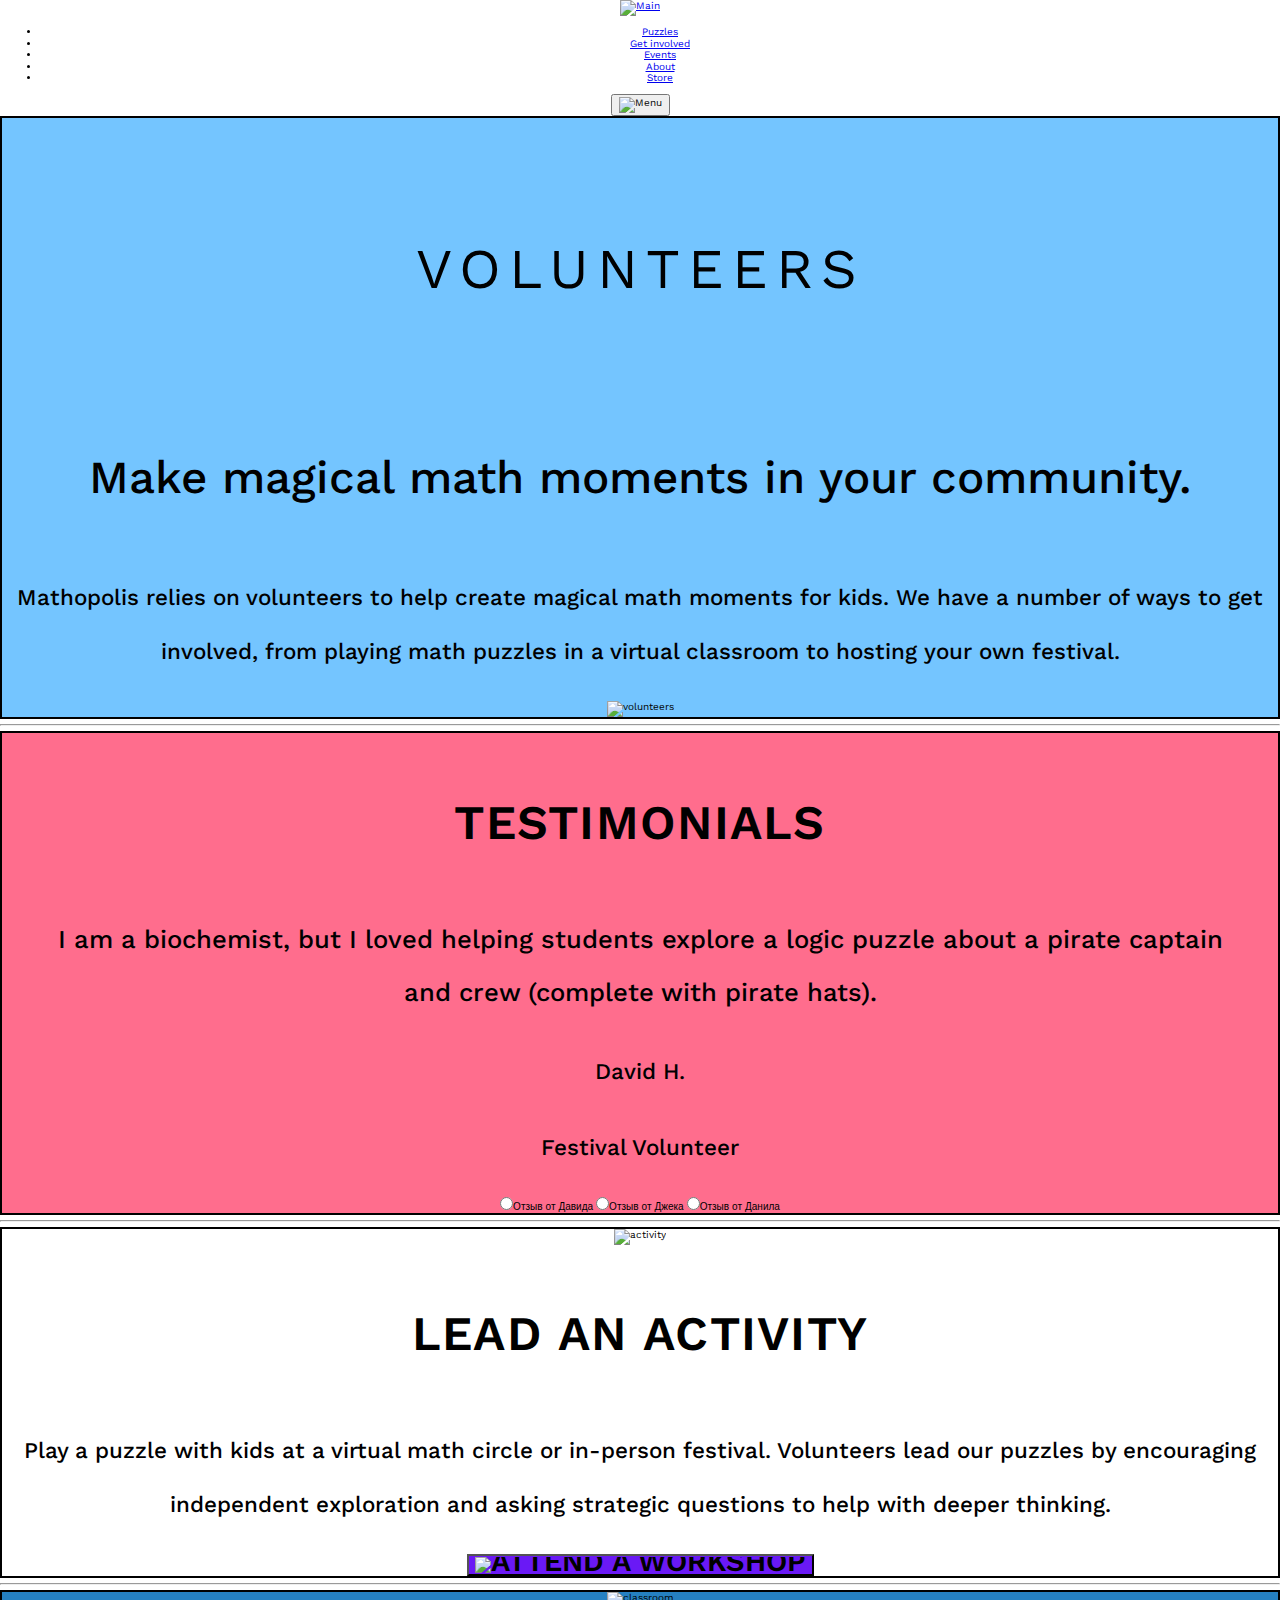
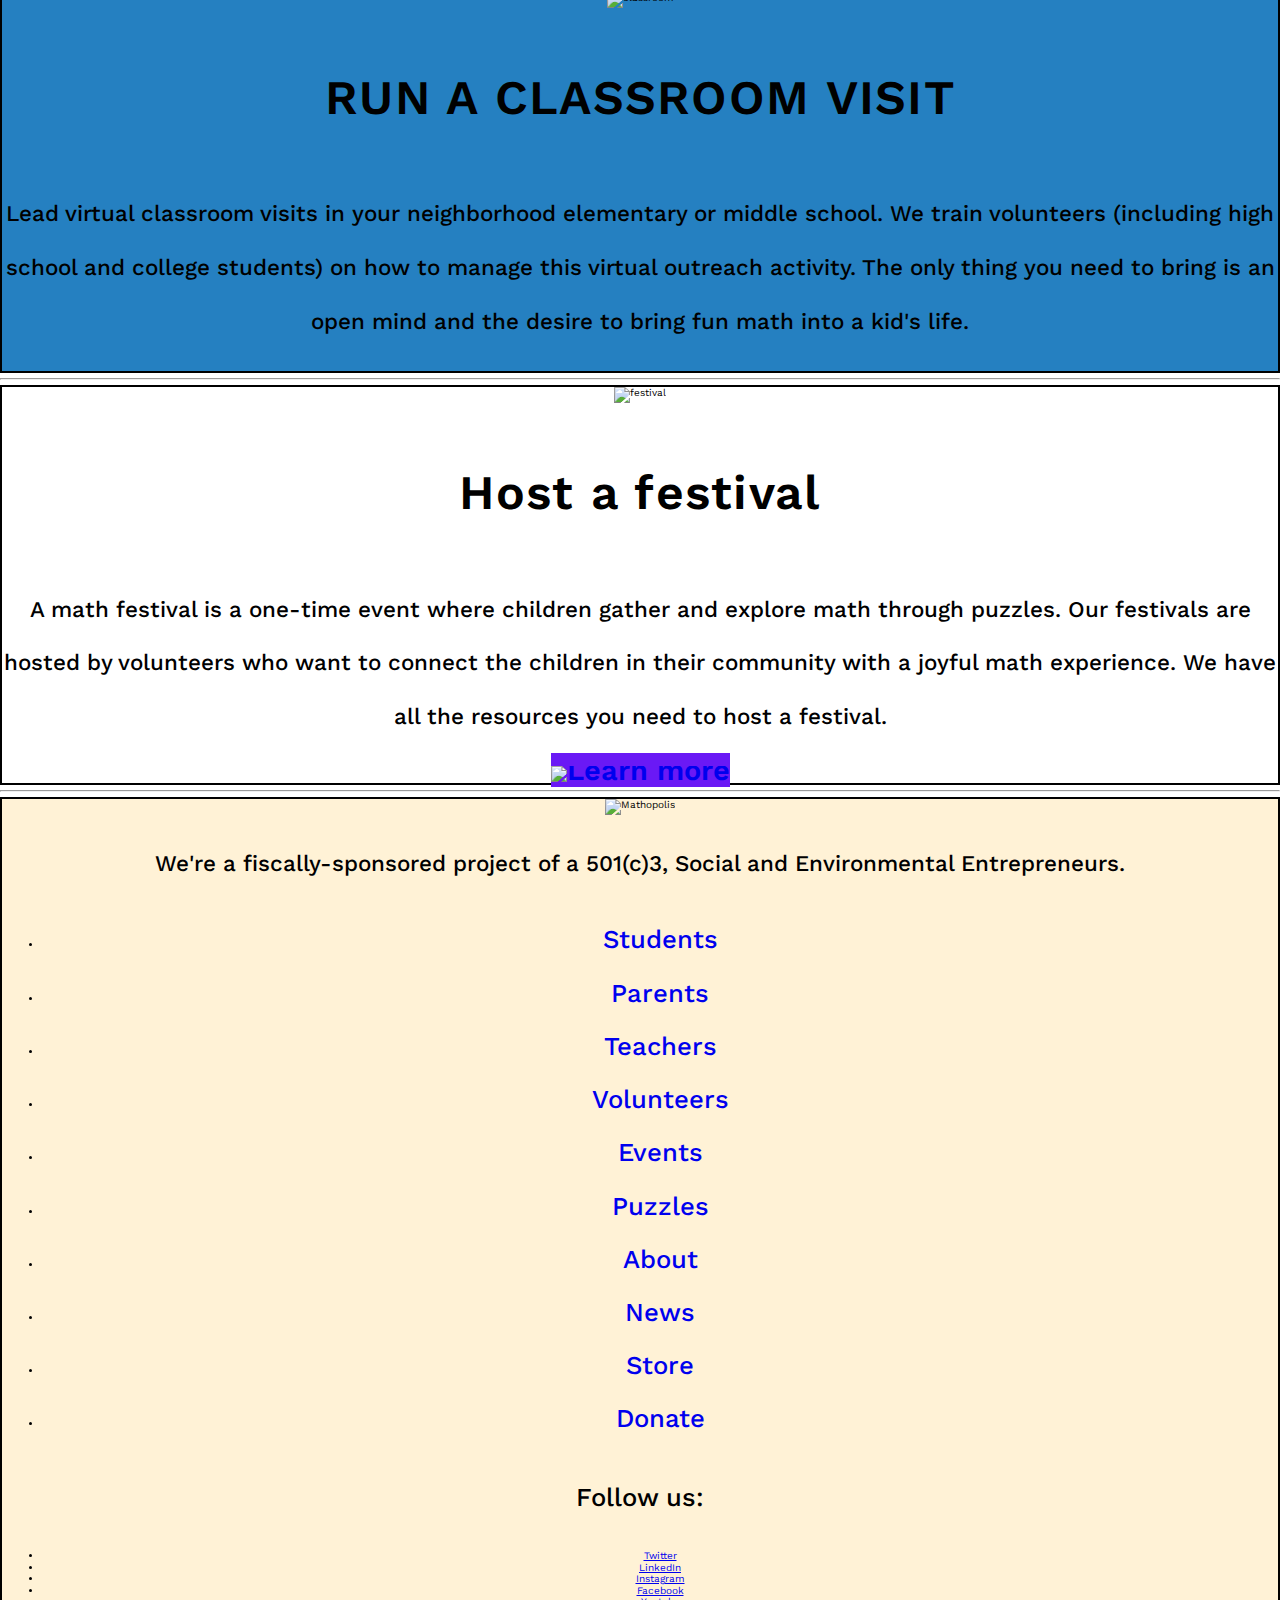
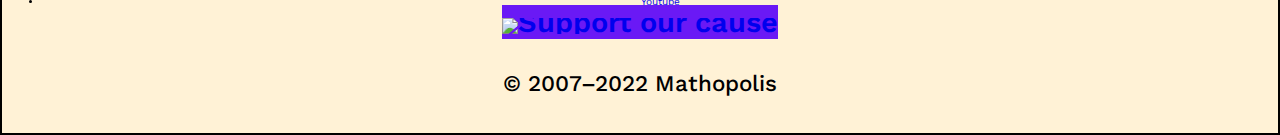
==== index.html @ 5f8c7521 "css1" ====
<!DOCTYPE html>
<html lang="en">
<head>
    <meta charset="UTF-8">
    <meta http-equiv="X-UA-Compatible" content="IE=edge">
    <meta name="viewport" content="width=device-width, initial-scale=1.0">
    <title>Volunteers</title>
    <link rel="stylesheet" href="css/normalize.css"> 
    <link rel="stylesheet" href="css/style.css">
    <link rel="preconnect" href="https://fonts.googleapis.com">
    <link rel="preconnect" href="https://fonts.gstatic.com" crossorigin>
    <link href="https://fonts.googleapis.com/css2?family=Work+Sans:wght@400;500;600&display=swap" rel="stylesheet">
</head>
<body>
    
    <header>
        <a href="#"><img src="/" alt="Main"></a>
          
     <nav>
        <ul>
        <li><a href="#">Puzzles</a></li>
        <li><a href="#">Get involved</a></li>
        <li><a href="#">Events</a></li>
        <li><a href="#">About</a></li>
        <li><a href="#">Store</a></li>
        </ul>
     </nav>
     
     <button><img src="/" alt="Menu"></button>
    </header>
    <main>
        <section id="sec01">
            <h1>VOLUNTEERS</h1>
            <p id="p01">Make magical math moments in your community.</p>
            <p class="p02">Mathopolis relies on volunteers to help create magical math moments for kids. We have a number of ways to get involved, from playing math puzzles in a virtual classroom to hosting your own festival. </p>
            <img src="/" alt="volunteers" width="262" height="262">
        </section> <hr>
        <section id="sec02">
            <h2>TESTIMONIALS</h2>
            <blockquote>
                I am a biochemist, but I loved helping students explore a logic puzzle about a pirate captain and crew (complete with pirate hats).
            </blockquote>
            <p class="p02">David H.</p>
            <p class="p02">Festival Volunteer</p>
            <label><input type="radio" name="words">Отзыв от Давида</label>
            <label><input type="radio" name="words">Отзыв от Джека</label>
            <label><input type="radio" name="words">Отзыв от Данила</label>
        </section> <hr>
        <section id="sec03">
            <img src="/" alt="activity" width="262" height="262">
            <h2>LEAD AN ACTIVITY</h2>
            <p class="p02">Play a puzzle with kids at a virtual math circle or in-person festival. Volunteers lead our puzzles by encouraging independent exploration and asking strategic questions to help with deeper thinking.</p>
            <button id="b1"><img src="/" alt="ATTEND A WORKSHOP"></button>
        </section> <hr>
        <section id="sec04">
            <img src="/" alt="classroom" width="262" height="262">
            <h2>RUN A CLASSROOM VISIT</h2>
            <p class="p02">Lead virtual classroom visits in your neighborhood elementary or middle school. We train volunteers (including high school and college students) on how to manage this virtual outreach activity. The only thing you need to bring is an open mind and the desire to bring fun math into a kid's life.</p>
        </section> <hr>
        <section id="sec05">
            <img src="/" alt="festival" width="262" height="262">
            <h2>Host a festival</h2>
            <p class="p02">A math festival is a one-time event where children gather and explore math through puzzles. Our festivals are hosted by volunteers who want to connect the children in their community with a joyful math experience. We have all the resources you need to host a festival. </p>
            <a class="a" href="#"><img src="/" alt="Learn more"></a>
        </section> <hr>
    </main>
    <footer>
        <img src="/" alt="Mathopolis" width="262" height="262">
        <p class="p02">We're a fiscally-sponsored project of a 501(c)3, Social and Environmental Entrepreneurs.</p>
        <nav>
            <ul>
            <li><a class="a02" href="#">Students</a></li>
            <li><a class="a02" href="#">Parents</a></li>
            <li><a class="a02" href="#">Teachers</a></li>
            <li><a class="a02" href="#">Volunteers</a></li>
            <li><a class="a02" href="#">Events</a></li>
            <li><a class="a02" href="#">Puzzles</a></li>
            <li><a class="a02" href="#">About</a></li>
            <li><a class="a02" href="#">News</a></li>
            <li><a class="a02" href="#">Store</a></li>
            <li><a class="a02" href="#">Donate</a></li>
            </ul>
        </nav>
        <p id="p04">Follow us:</p>
        <ul>
            <li><a href="/">Twitter</a></li>
            <li><a href="/">LinkedIn</a></li>
            <li><a href="/">Instagram</a></li>
            <li><a href="/">Facebook</a></li>
            <li><a href="/">Youtube</a></li>
        </ul>
        <a class="a" href="#"><img src="/" alt="Support our cause"></a>
        <p class="p02">© 2007–2022 Mathopolis</p>
    </footer>
</body>
</html>
---- css/style.css ----
:root{
  --color-bg1: rgba(116, 197, 255, 1);
  --color-bg2: rgba(255, 185, 202, 1);
  --color-bg3: rgba(255, 109, 141, 1);
  --color-bg4: rgba(37, 128, 193, 1);
  --color-bg5: rgba(255, 242, 214, 1);
  --color-button: rgba(106, 25, 245, 1);
  --color-text1: rgba(255, 255, 255, 1);
  --color-text2: rgba(0, 0, 0, 1);
}

body{
  font-size: 62.5%;
  font-family:'Work Sans', sans-serif;
  color: var(--color-text2);
  text-align: center
}

h1 {
  font-size: 3.5rem;
  font-weight: normal;
  letter-spacing: 0.5rem;
  line-height: 4.1;
}

h2{
  font-size: 3rem;
  font-weight: 600;
  letter-spacing: 0.08rem;
  line-height: 2.08;
}

#p01{
 font-size: 2.86rem;
 font-weight: 500;
 line-height: 2.08;
}

.p02{
  font-size: 1.4rem;
  font-weight: 500;
  line-height: 2.4;  
}

blockquote{
  font-size: 1.6rem;
  font-weight: 500;  
  line-height: 2.08;
}

#b1{
  font-size: 1.8rem;
  font-weight: 600;
  line-height: 0.336;
  background-color: var(--color-button);
}

.a{
  font-size: 1.8rem;
  font-weight: 600;
  line-height: 0.336;
  background-color: var(--color-button);
  text-decoration: none;
}

.a02{
  font-size: 1.6rem;
  font-weight: 500;
  line-height: 2.08;
  text-decoration: none;
}

#p04{
  font-size: 1.6rem;
  font-weight: 500;
  line-height: 2.08;
}

#sec01{
  background-color: var(--color-bg1);
  border: 2px solid black;
}

#sec02{
  background-color: var(--color-bg3);
  border: 2px solid black;
}

#sec03{
  background-color: var(--color-text1);
  border: 2px solid black;
}

#sec04{
  background-color: var(--color-bg4);
  border: 2px solid black;
}

#sec05{
  background-color: var(--color-text1);
  border: 2px solid black;
}

footer{
  background-color: var(--color-bg5);
  border: 2px solid black;
}
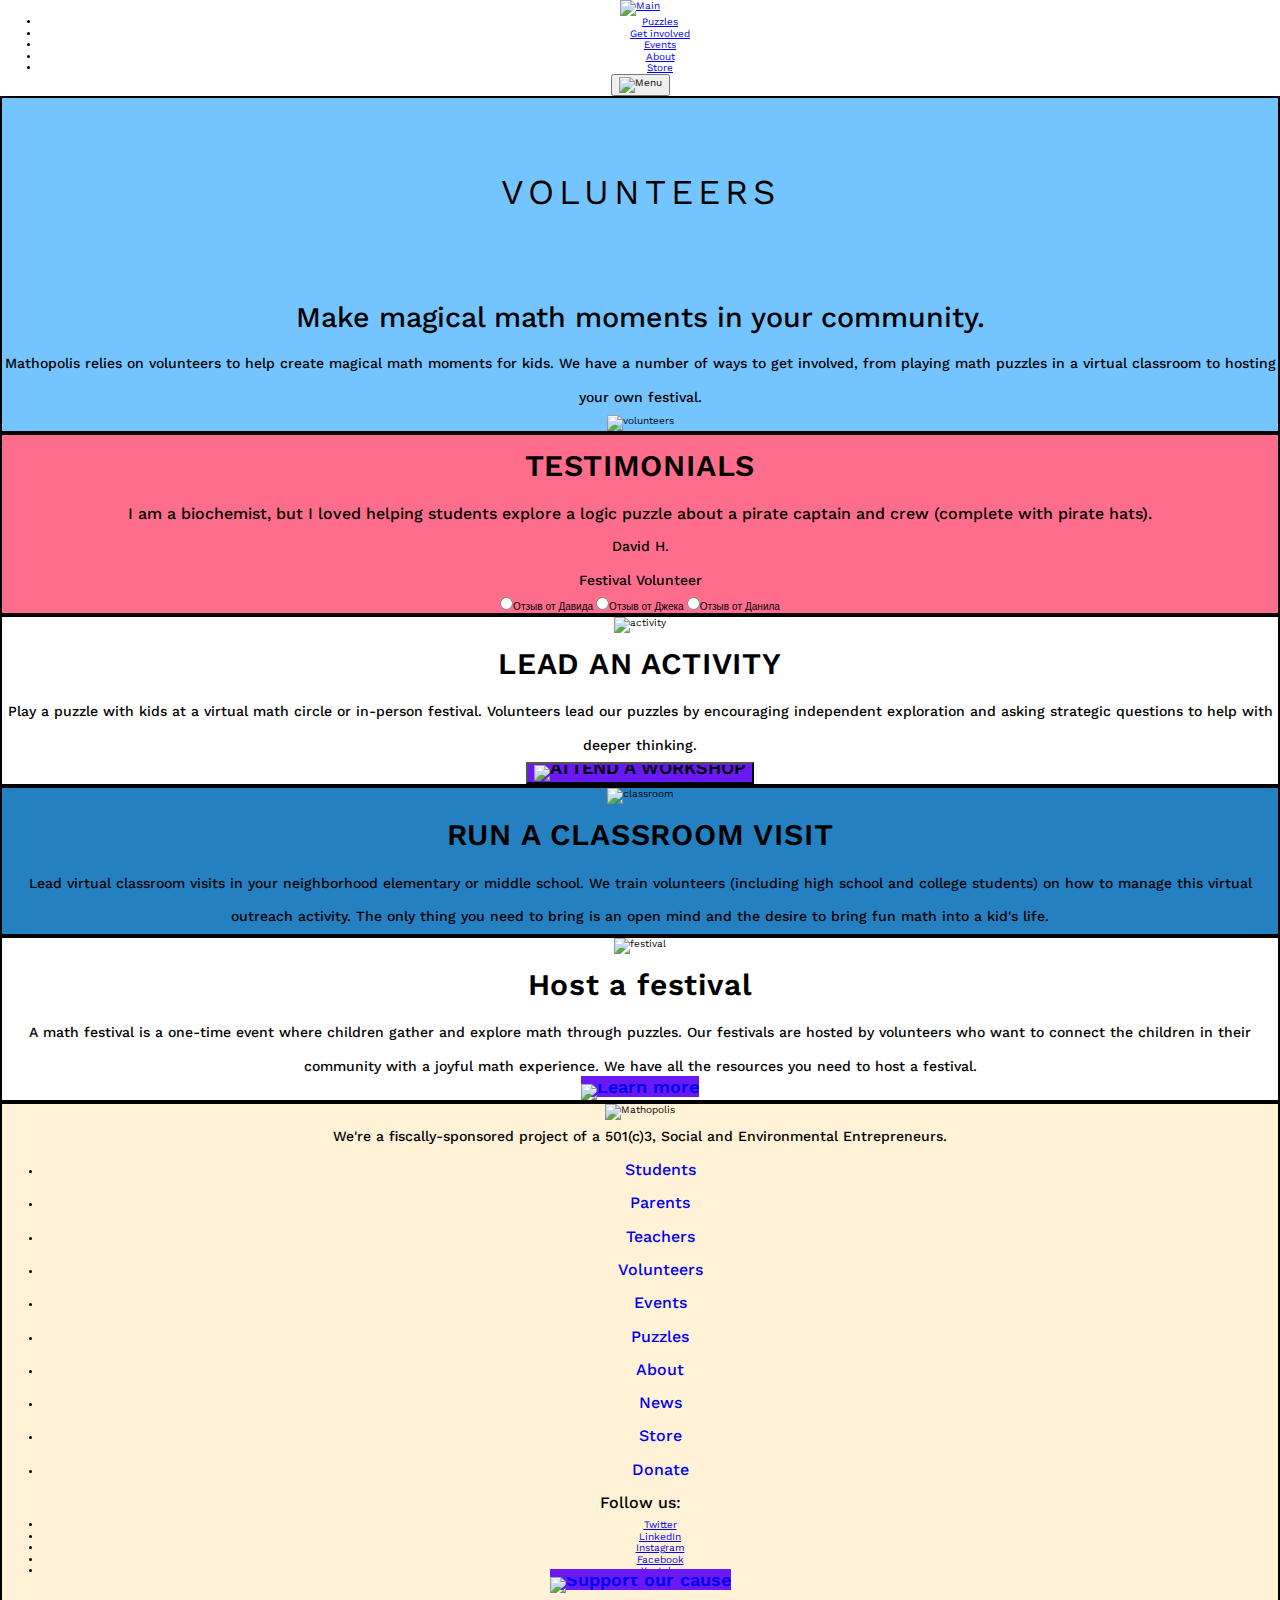
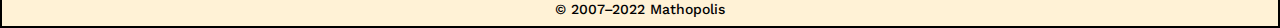
==== commit 787dd9ba: "css" ====
--- a/index.html
+++ b/index.html
@@ -34,7 +34,7 @@
             <p id="p01">Make magical math moments in your community.</p>
             <p class="p02">Mathopolis relies on volunteers to help create magical math moments for kids. We have a number of ways to get involved, from playing math puzzles in a virtual classroom to hosting your own festival. </p>
             <img src="/" alt="volunteers" width="262" height="262">
-        </section> <hr>
+        </section> 
         <section id="sec02">
             <h2>TESTIMONIALS</h2>
             <blockquote>
@@ -45,24 +45,24 @@
             <label><input type="radio" name="words">Отзыв от Давида</label>
             <label><input type="radio" name="words">Отзыв от Джека</label>
             <label><input type="radio" name="words">Отзыв от Данила</label>
-        </section> <hr>
+        </section> 
         <section id="sec03">
             <img src="/" alt="activity" width="262" height="262">
             <h2>LEAD AN ACTIVITY</h2>
             <p class="p02">Play a puzzle with kids at a virtual math circle or in-person festival. Volunteers lead our puzzles by encouraging independent exploration and asking strategic questions to help with deeper thinking.</p>
             <button id="b1"><img src="/" alt="ATTEND A WORKSHOP"></button>
-        </section> <hr>
+        </section> 
         <section id="sec04">
             <img src="/" alt="classroom" width="262" height="262">
             <h2>RUN A CLASSROOM VISIT</h2>
             <p class="p02">Lead virtual classroom visits in your neighborhood elementary or middle school. We train volunteers (including high school and college students) on how to manage this virtual outreach activity. The only thing you need to bring is an open mind and the desire to bring fun math into a kid's life.</p>
-        </section> <hr>
+        </section> 
         <section id="sec05">
             <img src="/" alt="festival" width="262" height="262">
             <h2>Host a festival</h2>
             <p class="p02">A math festival is a one-time event where children gather and explore math through puzzles. Our festivals are hosted by volunteers who want to connect the children in their community with a joyful math experience. We have all the resources you need to host a festival. </p>
             <a class="a" href="#"><img src="/" alt="Learn more"></a>
-        </section> <hr>
+        </section> 
     </main>
     <footer>
         <img src="/" alt="Mathopolis" width="262" height="262">
--- a/css/style.css
+++ b/css/style.css
@@ -7,14 +7,19 @@
   --color-button: rgba(106, 25, 245, 1);
   --color-text1: rgba(255, 255, 255, 1);
   --color-text2: rgba(0, 0, 0, 1);
-}
 
-body{
   font-size: 62.5%;
   font-family:'Work Sans', sans-serif;
   color: var(--color-text2);
-  text-align: center
+  text-align: center;
+
 }
+
+
+*{
+  margin: 0;
+}
+
 
 h1 {
   font-size: 3.5rem;
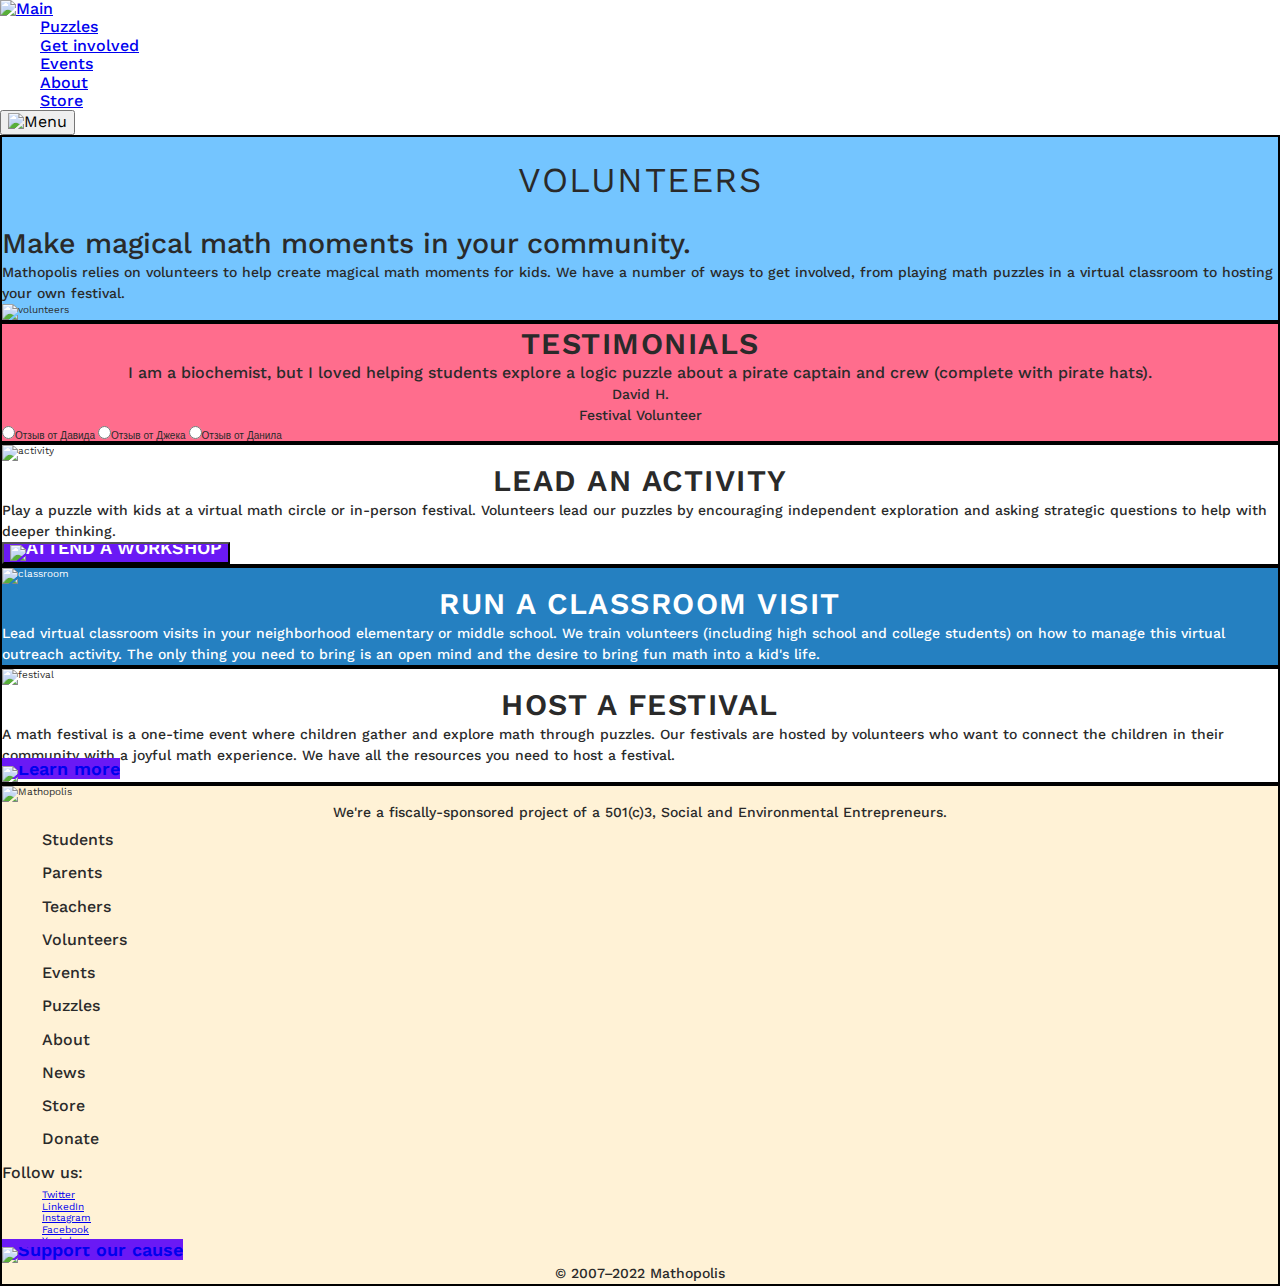
==== commit c0517c22: "lr2" ====
--- a/index.html
+++ b/index.html
@@ -32,7 +32,7 @@
         <section id="sec01">
             <h1>VOLUNTEERS</h1>
             <p id="p01">Make magical math moments in your community.</p>
-            <p class="p02">Mathopolis relies on volunteers to help create magical math moments for kids. We have a number of ways to get involved, from playing math puzzles in a virtual classroom to hosting your own festival. </p>
+            <p id="p2">Mathopolis relies on volunteers to help create magical math moments for kids. We have a number of ways to get involved, from playing math puzzles in a virtual classroom to hosting your own festival. </p>
             <img src="/" alt="volunteers" width="262" height="262">
         </section> 
         <section id="sec02">
@@ -49,18 +49,18 @@
         <section id="sec03">
             <img src="/" alt="activity" width="262" height="262">
             <h2>LEAD AN ACTIVITY</h2>
-            <p class="p02">Play a puzzle with kids at a virtual math circle or in-person festival. Volunteers lead our puzzles by encouraging independent exploration and asking strategic questions to help with deeper thinking.</p>
+            <p class="p03">Play a puzzle with kids at a virtual math circle or in-person festival. Volunteers lead our puzzles by encouraging independent exploration and asking strategic questions to help with deeper thinking.</p>
             <button id="b1"><img src="/" alt="ATTEND A WORKSHOP"></button>
         </section> 
         <section id="sec04">
             <img src="/" alt="classroom" width="262" height="262">
             <h2>RUN A CLASSROOM VISIT</h2>
-            <p class="p02">Lead virtual classroom visits in your neighborhood elementary or middle school. We train volunteers (including high school and college students) on how to manage this virtual outreach activity. The only thing you need to bring is an open mind and the desire to bring fun math into a kid's life.</p>
+            <p class="p03">Lead virtual classroom visits in your neighborhood elementary or middle school. We train volunteers (including high school and college students) on how to manage this virtual outreach activity. The only thing you need to bring is an open mind and the desire to bring fun math into a kid's life.</p>
         </section> 
         <section id="sec05">
             <img src="/" alt="festival" width="262" height="262">
-            <h2>Host a festival</h2>
-            <p class="p02">A math festival is a one-time event where children gather and explore math through puzzles. Our festivals are hosted by volunteers who want to connect the children in their community with a joyful math experience. We have all the resources you need to host a festival. </p>
+            <h2>HOST A FESTIVAL</h2>
+            <p class="p03">A math festival is a one-time event where children gather and explore math through puzzles. Our festivals are hosted by volunteers who want to connect the children in their community with a joyful math experience. We have all the resources you need to host a festival. </p>
             <a class="a" href="#"><img src="/" alt="Learn more"></a>
         </section> 
     </main>
--- a/css/style.css
+++ b/css/style.css
@@ -6,12 +6,12 @@
   --color-bg5: rgba(255, 242, 214, 1);
   --color-button: rgba(106, 25, 245, 1);
   --color-text1: rgba(255, 255, 255, 1);
-  --color-text2: rgba(0, 0, 0, 1);
+  --color-text2: rgba(42, 42, 42, 1);
 
   font-size: 62.5%;
   font-family:'Work Sans', sans-serif;
   color: var(--color-text2);
-  text-align: center;
+  
 
 }
 
@@ -20,37 +20,64 @@
   margin: 0;
 }
 
+header {
+  font-size: 1.6rem;
+  font-weight: 500;
+}
 
 h1 {
   font-size: 3.5rem;
   font-weight: normal;
-  letter-spacing: 0.5rem;
-  line-height: 4.1;
+  letter-spacing: 0.15rem;
+  line-height: 4.1rem;
+  text-align: center;
 }
 
 h2{
   font-size: 3rem;
   font-weight: 600;
-  letter-spacing: 0.08rem;
-  line-height: 2.08;
+  letter-spacing: 0.15rem;
+  line-height: 3.9rem;
+  text-align: center;
 }
 
 #p01{
  font-size: 2.86rem;
  font-weight: 500;
- line-height: 2.08;
+ line-height: 3.718rem;
+ text-align: left;
+}
+
+#p2 {
+  font-size: 1.4rem;
+  font-weight: 500;
+  line-height: 2.1rem;
+  text-align: left;
 }
 
 .p02{
   font-size: 1.4rem;
   font-weight: 500;
-  line-height: 2.4;  
+  line-height: 2.1rem;
+  text-align: center;  
+}
+
+.p03{
+  font-size: 1.4rem;
+  font-weight: 500;
+  line-height: 2.1rem;
+  text-align: left;  
 }
 
 blockquote{
   font-size: 1.6rem;
   font-weight: 500;  
-  line-height: 2.08;
+  line-height: 2.08rem;
+  text-align: center;
+}
+
+li {
+list-style-type: none;
 }
 
 #b1{
@@ -58,6 +85,8 @@
   font-weight: 600;
   line-height: 0.336;
   background-color: var(--color-button);
+  color: var(--color-text1);
+  text-align: center;
 }
 
 .a{
@@ -73,6 +102,7 @@
   font-weight: 500;
   line-height: 2.08;
   text-decoration: none;
+  color: var(--color-text2);
 }
 
 #p04{
@@ -99,6 +129,7 @@
 #sec04{
   background-color: var(--color-bg4);
   border: 2px solid black;
+  color: var(--color-text1);
 }
 
 #sec05{
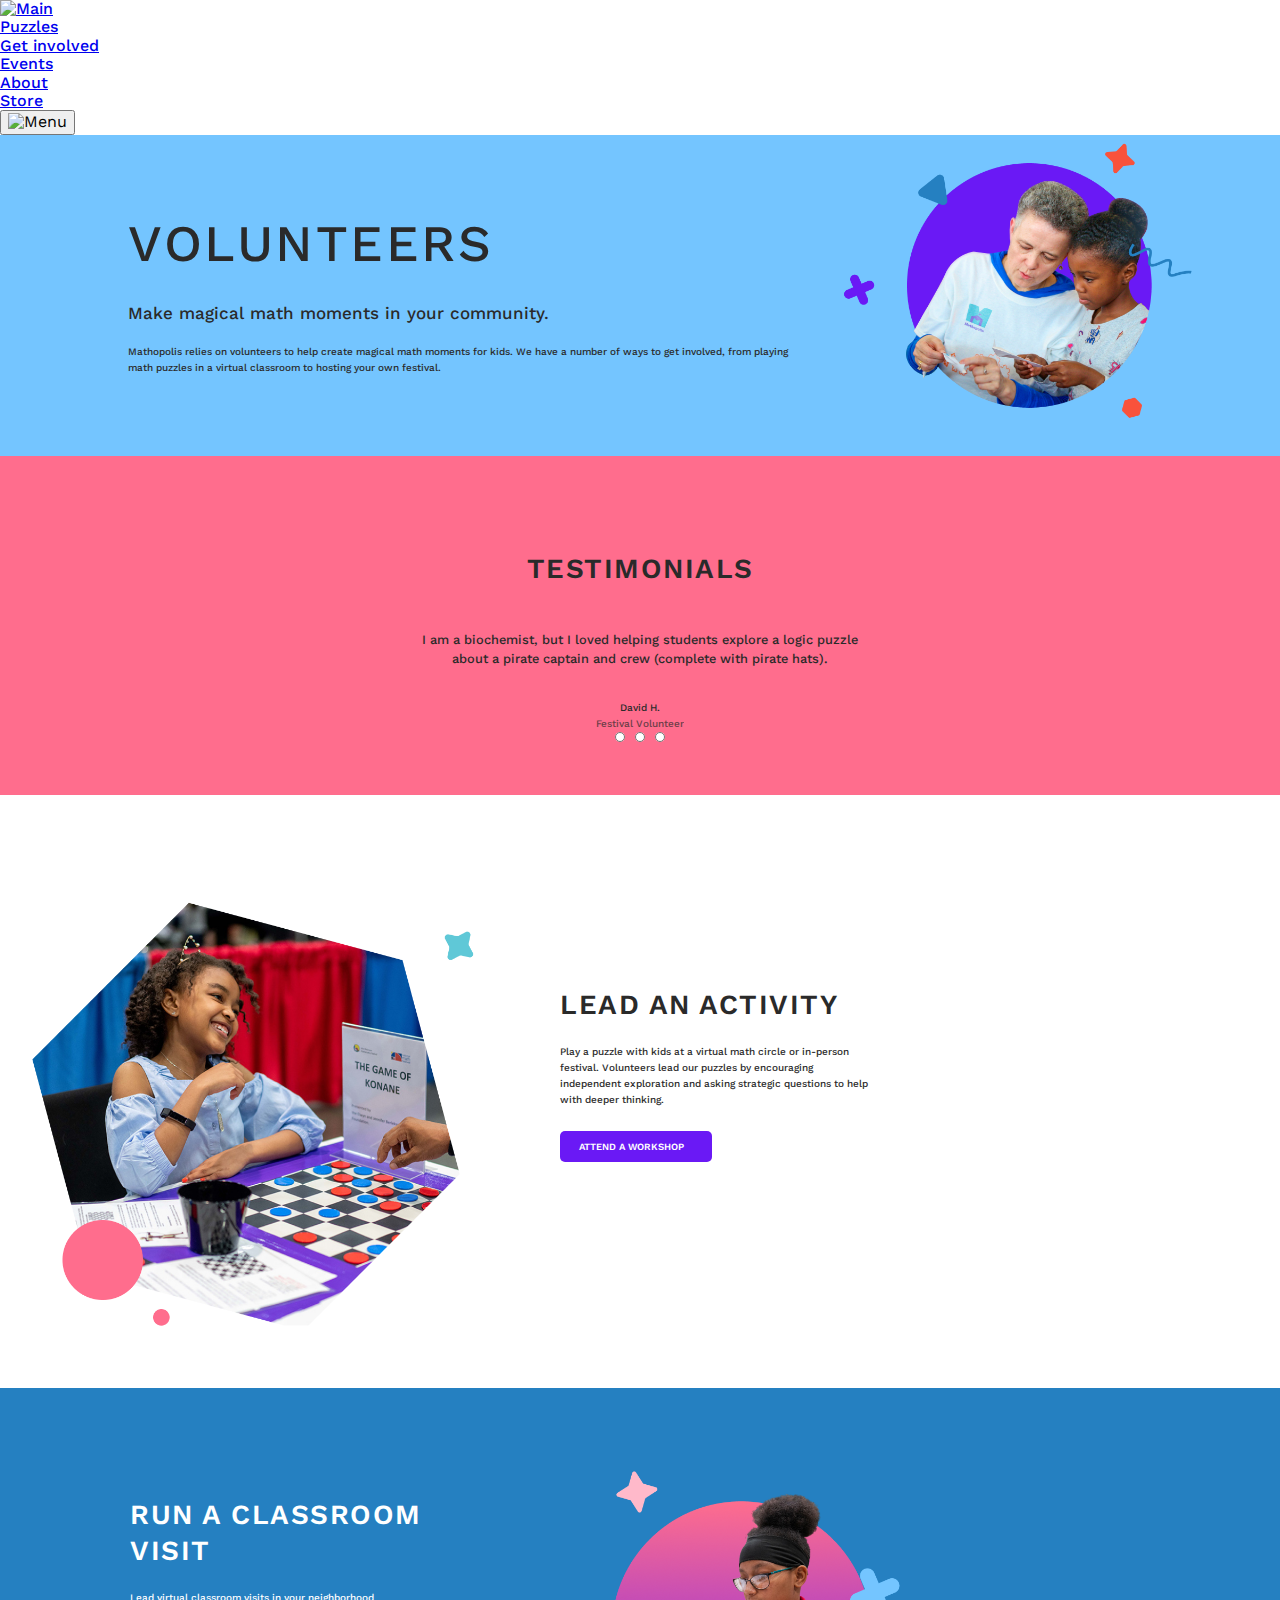
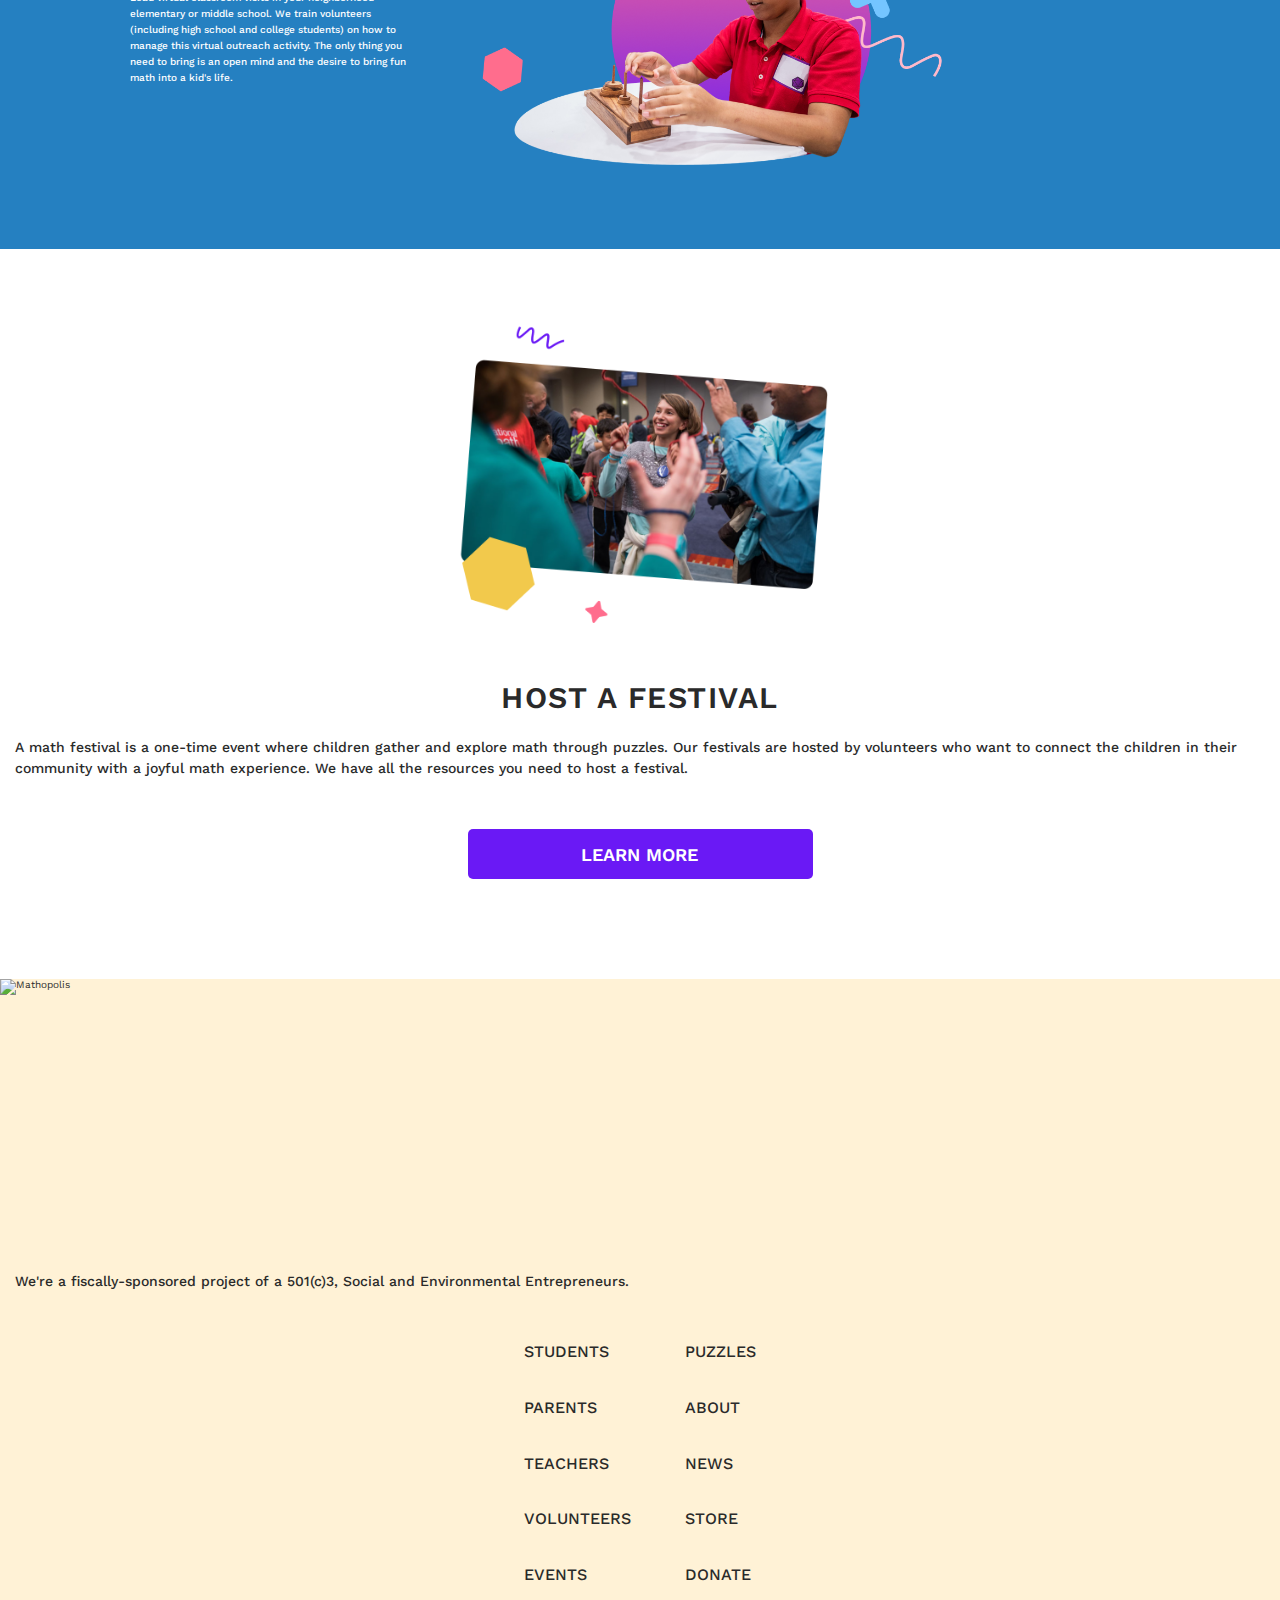
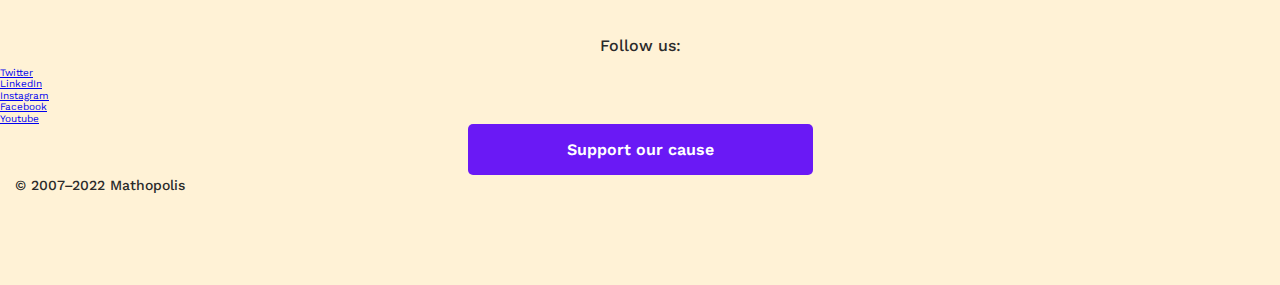
==== commit 2953f1b8: "21.12.2022" ====
--- a/index.html
+++ b/index.html
@@ -30,67 +30,89 @@
     </header>
     <main>
         <section id="sec01">
-            <h1>VOLUNTEERS</h1>
-            <p id="p01">Make magical math moments in your community.</p>
-            <p id="p2">Mathopolis relies on volunteers to help create magical math moments for kids. We have a number of ways to get involved, from playing math puzzles in a virtual classroom to hosting your own festival. </p>
-            <img src="/" alt="volunteers" width="262" height="262">
+           <div class="volun">
+                <div class="volunteers">
+                    <h1 class="h1">VOLUNTEERS</h1>
+                    <p id="p01">Make magical math moments in your community.</p>
+                    <p id="p2">Mathopolis relies on volunteers to help create magical math moments for kids. We have a number of ways to get involved, from playing math puzzles in a virtual classroom to hosting your own festival. </p>
+                </div>
+               <div class="imgdiv"> <img class="imgVol" src="img/vol.png" alt="volunteers" width="262" height="262"></div>
+           </div>
         </section> 
         <section id="sec02">
-            <h2>TESTIMONIALS</h2>
-            <blockquote>
-                I am a biochemist, but I loved helping students explore a logic puzzle about a pirate captain and crew (complete with pirate hats).
-            </blockquote>
-            <p class="p02">David H.</p>
-            <p class="p02">Festival Volunteer</p>
-            <label><input type="radio" name="words">Отзыв от Давида</label>
-            <label><input type="radio" name="words">Отзыв от Джека</label>
-            <label><input type="radio" name="words">Отзыв от Данила</label>
+            <div class="testimonials">
+                <h2 class="h21">TESTIMONIALS</h2>
+                <blockquote>
+                    I am a biochemist, but I loved helping students explore a logic puzzle about a pirate captain and crew (complete with pirate hats).
+                </blockquote>
+                <p class="p04">David H.</p>
+                <p class="p05">Festival Volunteer</p>
+                <div class="radio">
+                    <input class="inp1" type="radio" name="words">
+                    <input class="inp2" type="radio" name="words">
+                    <input class="inp3" type="radio" name="words">
+                </div>
+            </div>
         </section> 
         <section id="sec03">
-            <img src="/" alt="activity" width="262" height="262">
-            <h2>LEAD AN ACTIVITY</h2>
-            <p class="p03">Play a puzzle with kids at a virtual math circle or in-person festival. Volunteers lead our puzzles by encouraging independent exploration and asking strategic questions to help with deeper thinking.</p>
-            <button id="b1"><img src="/" alt="ATTEND A WORKSHOP"></button>
+            <div class="leadpc">
+                <div class="imgdiv"><img class="img2" src="img/lead.png" alt="activity" width="262" height="262"></div>
+                <div class="lead">
+                    <h2 class="h22">LEAD AN ACTIVITY</h2>
+                    <p class="p06">Play a puzzle with kids at a virtual math circle or in-person festival. Volunteers lead our puzzles by encouraging independent exploration and asking strategic questions to help with deeper thinking.</p>
+                    <button class="b1">ATTEND A WORKSHOP</button>
+                </div>
+            </div>
         </section> 
         <section id="sec04">
-            <img src="/" alt="classroom" width="262" height="262">
-            <h2>RUN A CLASSROOM VISIT</h2>
-            <p class="p03">Lead virtual classroom visits in your neighborhood elementary or middle school. We train volunteers (including high school and college students) on how to manage this virtual outreach activity. The only thing you need to bring is an open mind and the desire to bring fun math into a kid's life.</p>
+            <div class="classpc">
+                <div class="classroom">
+                    <h2 class="h23">RUN A CLASSROOM VISIT</h2>
+                    <p class="p07">Lead virtual classroom visits in your neighborhood elementary or middle school. We train volunteers (including high school and college students) on how to manage this virtual outreach activity. The only thing you need to bring is an open mind and the desire to bring fun math into a kid's life.</p>
+                </div>
+                <div class="imgdiv"><img class="imgClass" src="img/class.png" alt="classroom" width="262" height="262"></div>
+            </div>
         </section> 
         <section id="sec05">
-            <img src="/" alt="festival" width="262" height="262">
-            <h2>HOST A FESTIVAL</h2>
-            <p class="p03">A math festival is a one-time event where children gather and explore math through puzzles. Our festivals are hosted by volunteers who want to connect the children in their community with a joyful math experience. We have all the resources you need to host a festival. </p>
-            <a class="a" href="#"><img src="/" alt="Learn more"></a>
+           <div class="festpc">
+                <div class="imgdiv"><img class="imgFest" src="img/fest.png" alt="festival" width="262" height="262"></div>
+                <div class="fest">
+                    <h2 class="h24">HOST A FESTIVAL</h2>
+                    <p class="p08">A math festival is a one-time event where children gather and explore math through puzzles. Our festivals are hosted by volunteers who want to connect the children in their community with a joyful math experience. We have all the resources you need to host a festival. </p>
+                    <button class="b2">LEARN MORE</button>
+                </div>
+           </div>
         </section> 
     </main>
     <footer>
         <img src="/" alt="Mathopolis" width="262" height="262">
-        <p class="p02">We're a fiscally-sponsored project of a 501(c)3, Social and Environmental Entrepreneurs.</p>
-        <nav>
-            <ul>
-            <li><a class="a02" href="#">Students</a></li>
-            <li><a class="a02" href="#">Parents</a></li>
-            <li><a class="a02" href="#">Teachers</a></li>
-            <li><a class="a02" href="#">Volunteers</a></li>
-            <li><a class="a02" href="#">Events</a></li>
-            <li><a class="a02" href="#">Puzzles</a></li>
-            <li><a class="a02" href="#">About</a></li>
-            <li><a class="a02" href="#">News</a></li>
-            <li><a class="a02" href="#">Store</a></li>
-            <li><a class="a02" href="#">Donate</a></li>
+        <p class="p09">We're a fiscally-sponsored project of a 501(c)3, Social and Environmental Entrepreneurs.</p>
+        <nav class="nav1">
+            <ul class="ul1">
+            <li class="li1"><a class="a02" href="#">Students</a></li>
+            <li class="li1"><a class="a02" href="#">Parents</a></li>
+            <li class="li1"><a class="a02" href="#">Teachers</a></li>
+            <li class="li1"><a class="a02" href="#">Volunteers</a></li>
+            <li class="li1"><a class="a02" href="#">Events</a></li>
+            </ul>
+            <ul class="ul12">
+            <li class="li2"><a class="a02" href="#">Puzzles</a></li>
+            <li class="li2"><a class="a02" href="#">About</a></li>
+            <li class="li2"><a class="a02" href="#">News</a></li>
+            <li class="li2"><a class="a02" href="#">Store</a></li>
+            <li class="li2"><a class="a02" href="#">Donate</a></li>
             </ul>
         </nav>
         <p id="p04">Follow us:</p>
-        <ul>
+        <ul class="ul2">
             <li><a href="/">Twitter</a></li>
             <li><a href="/">LinkedIn</a></li>
             <li><a href="/">Instagram</a></li>
             <li><a href="/">Facebook</a></li>
             <li><a href="/">Youtube</a></li>
         </ul>
-        <a class="a" href="#"><img src="/" alt="Support our cause"></a>
-        <p class="p02">© 2007–2022 Mathopolis</p>
+        <button class="a">Support our cause</button>
+        <p class="p10">© 2007–2022 Mathopolis</p>
     </footer>
 </body>
 </html>
--- a/css/style.css
+++ b/css/style.css
@@ -12,9 +12,12 @@
   font-family:'Work Sans', sans-serif;
   color: var(--color-text2);
   
-
-}
-
+  box-sizing: border-box;
+}
+
+*, *:before, *:after {
+  box-sizing: inherit;
+}
 
 *{
   margin: 0;
@@ -25,12 +28,97 @@
   font-weight: 500;
 }
 
-h1 {
+.volunteers
+{
+  margin: 7.4rem 0 4.3rem 0;
+  padding-left: 2rem;
+  padding-right: 1rem;
+  display: flex;
+  flex-direction: column;
+  justify-content: center;
+}
+
+.volun{
+  display: flex;
+  flex-direction: column;
+  justify-content: center;
+}
+
+.imgdiv {
+  display: flex;
+  justify-content: center;
+  margin: 0 auto;
+}
+
+
+.testimonials {
+  display: flex;
+  flex-direction: column;
+  justify-content: center;
+
+  margin: 10rem auto;
+}
+
+.lead {
+  display: flex;
+  flex-direction: column;
+  justify-content: center;
+  padding: 0 1.5rem;
+  margin: 5rem auto 10rem auto;
+}
+
+.classroom {
+  display: flex;
+  flex-direction: column;
+  justify-content: center;
+
+  margin: 2.9rem auto 9.5rem auto;
+}
+
+.classpc{
+  display: flex;
+  flex-direction: column-reverse;
+}
+
+.fest{
+  display: flex;
+  flex-direction: column;
+  justify-content: center;
+
+  margin: 5rem auto 10rem auto;
+}
+
+.img2 {
+  width: 37.5rem;
+  height: 37.5rem;
+  margin-top: 5rem;
+}
+
+.imgVol {
+  margin-bottom: 8.5rem;
+  width: 37.5rem;
+  height: 30.55rem;
+}
+
+.imgClass {
+  margin-top: 10rem;
+  width: 37.5rem;
+  height: 26.295rem;
+}
+
+.imgFest {
+  margin-top: 7.5rem;
+  width: 37.5rem;
+  height: 30.412rem;
+}
+
+.h1 {
   font-size: 3.5rem;
   font-weight: normal;
   letter-spacing: 0.15rem;
   line-height: 4.1rem;
   text-align: center;
+  margin:0;
 }
 
 h2{
@@ -41,11 +129,44 @@
   text-align: center;
 }
 
+.h21{
+  font-size: 3rem;
+  font-weight: 600;
+  letter-spacing: 0.15rem;
+  line-height: 3.9rem;
+  text-align: center;
+}
+
+.h22 {
+  font-size: 3rem;
+  font-weight: 600;
+  letter-spacing: 0.15rem;
+  line-height: 3.9rem;
+  text-align: center;
+}
+
+.h23 {
+  font-size: 3rem;
+  font-weight: 600;
+  letter-spacing: 0.15rem;
+  line-height: 3.9rem;
+  text-align: center;
+}
+
+.h24 {
+  font-size: 3rem;
+  font-weight: 600;
+  letter-spacing: 0.15rem;
+  line-height: 3.9rem;
+  text-align: center;
+}
+
 #p01{
- font-size: 2.86rem;
- font-weight: 500;
- line-height: 3.718rem;
- text-align: left;
+  font-size: 2.86rem;
+  font-weight: 500;
+  line-height: 3.718rem;
+  text-align: left;
+  margin: 3rem 0 2rem 0;
 }
 
 #p2 {
@@ -66,41 +187,179 @@
   font-size: 1.4rem;
   font-weight: 500;
   line-height: 2.1rem;
-  text-align: left;  
+  text-align: left;
+}
+
+.p04 {
+  font-size: 1.4rem;
+  font-weight: 500;
+  line-height: 2.1rem;
+  text-align: center;
+
+  width: 5.7rem;
+  margin: 0 auto;
+}
+
+.p05 {
+  font-size: 1.4rem;
+  font-weight: 500;
+  line-height: 2.1rem;
+  text-align: center;
+
+  margin: 0.5rem auto 3rem auto;
+  width: 12.3rem;
+}
+
+.p06 {
+  font-size: 1.4rem;
+  font-weight: 500;
+  line-height: 2.1rem;
+  text-align: left;
+
+  margin: 2rem auto 5rem auto;
+  /*width: 34.5rem;*/
+}
+
+.p07 {
+  font-size: 1.4rem;
+  font-weight: 500;
+  line-height: 2.1rem;
+  text-align: left;
+  padding: 0 1.5rem;
+  margin-top: 2rem
+}
+
+.p08 {
+  font-size: 1.4rem;
+  font-weight: 500;
+  line-height: 2.1rem;
+  text-align: left;
+  padding: 0 1.5rem;
+  margin: 2rem 0 5rem 0;
+}
+
+.p09 {
+  font-size: 1.4rem;
+  font-weight: 500;
+  line-height: 2.1rem;
+  text-align: left;
+
+  margin: 3rem 0 5rem 0;
+  padding: 0 5.2rem 0 1.5rem;
+}
+
+.p10 {
+  font-size: 1.4rem;
+  font-weight: 500;
+  line-height: 2.1rem;
+
+  margin: 0 18.8rem 8.9rem 1.5rem;
+}
+
+
+.radio {
+  margin:0 auto;
+  width: 5rem;
+  display: flex;
+  justify-content: space-between;
+}
+.inp1, .inp2, .inp3 {
+  margin: 0;
+  width: 1rem;
+  height: 1rem;
+}
+
+.inp2 {
+  margin: 0 1rem;
 }
 
 blockquote{
   font-size: 1.6rem;
-  font-weight: 500;  
+  font-weight: 500;
   line-height: 2.08rem;
   text-align: center;
+
+  padding: 0 3.4rem;
+  margin: 5rem auto 3rem auto;
 }
 
 li {
 list-style-type: none;
 }
 
-#b1{
+.b1{
   font-size: 1.8rem;
   font-weight: 600;
-  line-height: 0.336;
+  line-height: 2.1rem;
   background-color: var(--color-button);
   color: var(--color-text1);
   text-align: center;
-}
-
-.a{
+  border-radius: 5px;
+  border: 0;
+
+  padding: 1.5rem 6.7rem;
+  margin: 0 auto;
+  width: 34.5rem;
+}
+
+.b2 {
   font-size: 1.8rem;
   font-weight: 600;
-  line-height: 0.336;
+  line-height: 2.1rem;
   background-color: var(--color-button);
+  color: var(--color-text1);
+  text-align: center;
+  border-radius: 5px;
+  border: 0;
+
+  margin: 0 auto;
+  padding: 15px 110px 14px 108px;
+  width: 34.5rem;
+  height: 5rem;
+}
+
+ul, li {
+  margin: 0;
+  padding: 0;
+}
+
+.nav1 {
+  display: flex;
+  flex-direction: row;
+  width: 23.2rem;
+  margin: 0 auto;
+  justify-content: space-between;
+}
+
+.ul1, .ul12 {
+  text-align: left;
+}
+
+.nav1 li {
+  margin-bottom: 3.5rem;
+  text-transform: uppercase;
+}
+
+.a{
+  font-size: 1.6rem;
+  font-weight: 600;
+  line-height: 1.9rem;
+  background-color: var(--color-button);
+  color: var(--color-text1);
+  text-align: center;
+  border-radius: 5px;
+  border: 0;
   text-decoration: none;
+
+  padding: 16px 60px 16px 60px;
+  margin: 0 auto;
+  min-width: 34.5rem;
 }
 
 .a02{
   font-size: 1.6rem;
   font-weight: 500;
-  line-height: 2.08;
+  line-height: 2.08rem;
   text-decoration: none;
   color: var(--color-text2);
 }
@@ -108,36 +367,792 @@
 #p04{
   font-size: 1.6rem;
   font-weight: 500;
-  line-height: 2.08;
+  line-height: 2.08rem;
+  text-align: center;
+
+  margin: 1.5rem auto 1rem auto;
+}
+
+section {
+  display: flex;
+  flex-direction: column;
+  justify-content: center;
 }
 
 #sec01{
   background-color: var(--color-bg1);
-  border: 2px solid black;
 }
 
 #sec02{
   background-color: var(--color-bg3);
-  border: 2px solid black;
+  
 }
 
 #sec03{
   background-color: var(--color-text1);
-  border: 2px solid black;
 }
 
 #sec04{
   background-color: var(--color-bg4);
-  border: 2px solid black;
   color: var(--color-text1);
 }
 
 #sec05{
   background-color: var(--color-text1);
-  border: 2px solid black;
 }
 
 footer{
   background-color: var(--color-bg5);
-  border: 2px solid black;
+  display: flex;
+  justify-content: center;
+  flex-direction: column;
+}
+
+
+
+@media (min-width:768px){
+  .h1{
+    font-size: 3.84rem;
+    font-weight: 500;
+    line-height: 4.36rem;
+    letter-spacing: 0.05em;
+    text-align: left;
+  }
+
+  .volunteers{
+    padding-left: 9.6rem;
+    padding-right: 3.56rem;
+    margin: 5.96rem 0 5.96rem 0;
+    justify-content: start;
+  }
+
+  .imgVol {
+    min-width: 263.9px;
+    min-height: 214.97px;
+
+    margin-right: 5.42rem;
+    margin-bottom: 1.8rem;
+  }
+
+  .volun{
+    flex-direction: row;
+  }
+
+  #p01{
+    font-size: 1.28rem;
+    line-height: 130%;
+  }
+
+  #p2 {
+    font-size: 0.8rem;
+    font-weight: 500;
+    line-height: 1.2rem;
+    text-align: left;
+  }
+
+  .testimonials {
+    margin: 7.16rem 0 4rem 0;
+    padding: 0 9.6rem;
+    justify-content: center;
+    align-items: center;
+    text-align: center;
+  }
+
+  .h21{
+    font-size: 2.08rem;
+    font-weight: 600;
+    letter-spacing: 0.15rem;
+    line-height: 2.7rem;
+    text-align: center;
+  }
+
+  blockquote{
+    font-size: 0.96rem;
+    font-weight: 500;
+    line-height: 1.44rem;
+    text-align: center;
+  
+    width: 34.76rem;
+    padding: 0;
+    margin: 3.2rem auto 2.4rem auto;
+
+  }
+
+  .p04 {
+    font-size: 0.8rem;
+    font-weight: 500;
+    line-height: 1.2rem;
+    text-align: center;
+  
+    width: 3.24rem;
+  }
+
+  .p05 {
+    font-size: 0.8rem;
+    font-weight: 500;
+    line-height: 1.2rem;
+    text-align: center;
+    opacity: 0.7;
+
+    margin: 0;
+    width: 8rem;
+  }
+
+  .leadpc {
+    display: flex;
+    justify-content: space-between;
+    width: 67.2rem;
+  }
+
+  .lead {
+    width: 23.56rem;
+    padding: 0;
+    justify-content: start;
+    margin-top: 14.36rem;
+  }
+
+  .b1{
+    font-size: 0.72rem;
+    font-weight: 600;
+    line-height: 0.84rem;
+    background-color: var(--color-button);
+    color: var(--color-text1);
+    text-align: left;
+    border-radius: 5px;
+
+    border: 0;
+    margin: 0;
+    padding: 0.76rem 1.44rem;
+    max-width: 11.36rem;
+  }
+
+  .h22 {
+    text-align: left;
+    font-size: 2.08rem;
+    line-height: 2.7rem;
+  }
+
+  .p06 {
+    font-size: 0.8rem;
+    font-weight: 500;
+    line-height: 1.2rem;
+  
+    margin: 1.6rem auto 1.76rem auto;
+  }
+
+  .img2 {
+    width: 37.16rem;
+    height: 40.68rem;
+  }
+
+  .classpc {
+    flex-direction: row;
+    justify-content: space-between;
+    width: 63.12rem;
+    margin-left: 9.8rem;
+  }
+
+  .classroom {
+    display: flex;
+    width: 21.92rem;
+    margin: 8.2rem 0 12.2rem 0;
+  }
+
+  .h23 {
+    text-align: left;
+    font-size: 2.08rem;
+    font-weight: 600;
+    letter-spacing: 0.15rem;
+    line-height: 2.7rem;
+  }
+
+  .p07 {
+    padding: 0;
+    font-size: 0.8rem;
+    font-weight: 500;
+    line-height: 1.2rem;
+    text-align: left;
+    margin-top: 1.6rem;
+    width: 21.16rem;
+  }
+
+  .imgClass {
+    min-width: 37.04rem;
+    min-height: 26.49rem;
+    margin-top: 5.84rem;
+  }
+}
+
+@media (min-width:1024px){
+  .h1{
+    font-size: 5.12rem;
+    font-weight: 500;
+    line-height: 5.8rem;
+    letter-spacing: 0.05em;
+    text-align: left;
+  }
+
+  .volunteers{
+    padding-left: 12.8rem;
+    padding-right: 4.75rem;
+    margin: 7.95rem 0 7.95rem 0;
+    justify-content: start;
+  }
+
+  .imgVol {
+    width: 35.185rem;
+    height: 28.66rem;
+  }
+
+  .volun{
+    flex-direction: row;
+  }
+
+  .imgVol {
+    margin-right: 8.83rem;
+    margin-bottom: 2.4rem;
+  }
+
+  #p01{
+    font-size: 1.7rem;
+    line-height: 130%;
+  }
+
+  #p2 {
+    font-size: 1rem;
+    font-weight: 500;
+    line-height: 1.6rem;
+    text-align: left;
+  }
+
+  .testimonials {
+    margin: 9.54rem 0 5.3rem 0;
+    padding: 0 12.8rem;
+    justify-content: center;
+    align-items: center;
+    text-align: center;
+  }
+
+  .h21{
+    font-size: 2.77rem;
+    font-weight: 600;
+    letter-spacing: 0.15rem;
+    line-height: 3.6rem;
+    text-align: center;
+  }
+
+  blockquote{
+    font-size: 1.28rem;
+    font-weight: 500;
+    line-height: 1.92rem;
+    text-align: center;
+  
+    width: 46.35rem;
+    padding: 0;
+    margin: 4.27rem auto 3.2rem auto;
+
+  }
+
+  .p04 {
+    font-size: 1rem;
+    font-weight: 500;
+    line-height: 1.6rem;
+    text-align: center;
+  
+    width: 4.32rem;
+  }
+
+  .p05 {
+    font-size: 1rem;
+    font-weight: 500;
+    line-height: 1.6rem;
+    text-align: center;
+    opacity: 0.7;
+
+    margin: 0;
+    width: 10.67rem;
+  }
+
+  .leadpc {
+    display: flex;
+    justify-content: space-between;
+    width: 89.6rem;
+  }
+
+  .lead {
+    width: 31.41rem;
+    padding: 0;
+    justify-content: start;
+    margin-top: 19.147rem;
+  }
+
+  .b1{
+    font-size: 0.96rem;
+    font-weight: 600;
+    line-height: 1.12rem;
+    background-color: var(--color-button);
+    color: var(--color-text1);
+    text-align: left;
+    border-radius: 5px;
+
+    border: 0;
+    margin: 0;
+    padding: 1rem 1.92rem;
+    max-width: 15.147rem;
+  }
+
+  .h22 {
+    text-align: left;
+    font-size: 2.77rem;
+    line-height: 3.6rem;
+  }
+
+  .p06 {
+    font-size: 1rem;
+    font-weight: 500;
+    line-height: 1.6rem;
+  
+    margin: 2.1rem auto 2.347rem auto;
+  }
+
+  .img2 {
+    width: 49.547rem;
+    height: 54.23rem;
+  }
+
+  .classpc {
+    display: flex;
+    justify-content: space-between;
+    width: 84.16rem;
+    margin-left: 13rem;
+  }
+
+  .classroom {
+    display: flex;
+    width: 29.227rem;
+    margin: 10.93rem 0 16.27rem 0;
+  }
+
+  .h23 {
+    text-align: left;
+    font-size: 2.77rem;
+    font-weight: 600;
+    letter-spacing: 0.15rem;
+    line-height: 3.6rem;
+  }
+
+  .p07 {
+    padding: 0;
+    font-size: 1rem;
+    font-weight: 500;
+    line-height: 1.6rem;
+    text-align: left;
+    margin-top: 2.13rem;
+    width: 28.21rem;
+  }
+
+  .imgClass {
+    min-width: 49.39rem;
+    min-height: 35.32rem;
+    margin-top: 7.787rem;
+  }
+}
+
+@media (min-width:1440px){
+  .h1{
+    font-size: 7.2rem;
+    font-weight: 500;
+    line-height: 8.175rem;
+    letter-spacing: 0.05em;
+    text-align: left;
+  }
+
+  .volunteers{
+    padding-left: 18rem;
+    padding-right: 6.675rem;
+    margin: 11.175rem 0 11.175rem 0;
+    justify-content: start;
+  }
+
+  .imgVol {
+    width: 49.479rem;
+    height: 40.3rem;
+  }
+
+  .volun{
+    flex-direction: row;
+  }
+
+  .imgVol {
+    margin-right: 12.42rem;
+    margin-bottom: 3.375rem;
+  }
+
+  #p01{
+    font-size: 2.4rem;
+    line-height: 130%;
+  }
+
+  #p2 {
+    font-size: 1.5rem;
+    font-weight: 500;
+    line-height: 2.25rem;
+    text-align: left;
+  }
+
+  .testimonials {
+    margin: 13.425rem 0 7.5rem 0;
+    padding: 0 18rem;
+    justify-content: center;
+    align-items: center;
+    text-align: center;
+  }
+
+  .h21{
+    font-size: 3.9rem;
+    font-weight: 600;
+    letter-spacing: 0.15rem;
+    line-height: 5.07rem;
+    text-align: center;
+  }
+
+  blockquote{
+    font-size: 1.8rem;
+    font-weight: 500;
+    line-height: 2.7rem;
+    text-align: center;
+  
+    width: 65.175rem;
+    padding: 0;
+    margin: 6rem auto 4.5rem auto;
+
+  }
+
+  .p04 {
+    font-size: 1.5rem;
+    font-weight: 500;
+    line-height: 2.25rem;
+    text-align: center;
+  
+    width: 6.075rem;
+  }
+
+  .p05 {
+    font-size: 1.5rem;
+    font-weight: 500;
+    line-height: 2.25rem;
+    text-align: center;
+    opacity: 0.7;
+
+    margin: 0;
+    width: 15rem;
+  }
+
+  .leadpc {
+    display: flex;
+    justify-content: space-between;
+    width: 126rem;
+  }
+
+  .lead {
+    width: 44.175rem;
+    padding: 0;
+    justify-content: start;
+    margin-top: 26.925rem;
+  }
+
+  .b1{
+    font-size: 1.35rem;
+    font-weight: 600;
+    line-height: 1.575rem;
+    background-color: var(--color-button);
+    color: var(--color-text1);
+    text-align: left;
+    border-radius: 5px;
+
+    border: 0;
+    margin: 0;
+    padding: 1.425rem 2.7rem;
+    max-width: 21.3rem;
+  }
+
+  .h22 {
+    text-align: left;
+    font-size: 3.9rem;
+    line-height: 5.07rem;
+  }
+
+  .p06 {
+    font-size: 1.5rem;
+    font-weight: 500;
+    line-height: 2.25rem;
+  
+    margin: 3rem auto 3.3rem auto;
+  }
+
+  .img2 {
+    width: 69.675rem;
+    height: 76.275rem;
+  }
+
+  .classpc {
+    display: flex;
+    justify-content: space-between;
+    width: 118.35rem;
+    margin-left: 18.375rem;
+  }
+
+  .classroom {
+    display: flex;
+    width: 41.1rem;
+    margin: 15.375rem 0 22.875rem 0;
+  }
+
+  .h23 {
+    text-align: left;
+    font-size: 3.9rem;
+    font-weight: 600;
+    letter-spacing: 0.15rem;
+    line-height: 5.07rem;
+  }
+
+  .p07 {
+    padding: 0;
+    font-size: 1.5rem;
+    font-weight: 500;
+    line-height: 2.25rem;
+    text-align: left;
+    margin-top: 3rem;
+    width: 39.675rem;
+  }
+
+  .imgClass {
+    min-width: 69.45rem;
+    min-height: 49.66rem;
+    margin-top: 10.95rem;
+  }
+}
+
+@media (min-width:1920px){
+  .h1{
+    font-size: 9.6rem;
+    font-weight: 500;
+    line-height: 10.9rem;
+    letter-spacing: 0.05em;
+    text-align: left;
+  }
+
+  .volunteers{
+    padding-left: 24rem;
+    padding-right: 8.9rem;
+    margin: 14.9rem 0 14.9rem 0;
+    justify-content: start;
+  }
+
+  .imgVol {
+    width: 659.72px;
+    height: 537.42px;
+  }
+
+  .volun{
+    flex-direction: row;
+  }
+
+  .imgVol {
+    margin-right: 16.56rem;
+    margin-bottom: 4.5rem;
+  }
+
+  #p01{
+    font-size: 3.2rem;
+    line-height: 130%;
+  }
+
+  #p2 {
+    font-size: 2rem;
+    font-weight: 500;
+    line-height: 3rem;
+    text-align: left;
+  }
+
+  .testimonials {
+    margin: 17.9rem 0 10rem 0;
+    padding: 0 24rem;
+    justify-content: center;
+    align-items: center;
+    text-align: center;
+  }
+
+  .h21{
+    font-size: 5.2rem;
+    font-weight: 600;
+    letter-spacing: 0.15rem;
+    line-height: 6.76rem;
+    text-align: center;
+  }
+
+  blockquote{
+    font-size: 2.4rem;
+    font-weight: 500;
+    line-height: 3.6rem;
+    text-align: center;
+  
+    width: 869px;
+    padding: 0;
+    margin: 8rem auto 6rem auto;
+
+  }
+
+  .p04 {
+    font-size: 2rem;
+    font-weight: 500;
+    line-height: 3rem;
+    text-align: center;
+  
+    width: 8.1rem;
+  }
+
+  .p05 {
+    font-size: 2rem;
+    font-weight: 500;
+    line-height: 3rem;
+    text-align: center;
+    opacity: 0.7;
+
+    margin: 0;
+    width: 20rem;
+  }
+
+  .leadpc {
+    display: flex;
+    justify-content: space-between;
+    width: 1680px;
+  }
+
+  .lead {
+    width: 58.9rem;
+    padding: 0;
+    justify-content: start;
+    margin-top: 35.9rem;
+  }
+
+  .b1{
+    font-size: 1.8rem;
+    font-weight: 600;
+    line-height: 2.1rem;
+    background-color: var(--color-button);
+    color: var(--color-text1);
+    text-align: left;
+    border-radius: 5px;
+
+    border: 0;
+    margin: 0;
+    padding: 1.9rem 3.6rem;
+    max-width: 28.4rem;
+  }
+
+  .h22 {
+    text-align: left;
+    font-size: 5.2rem;
+    line-height: 6.76rem;
+  }
+
+  .p06 {
+    font-size: 2rem;
+    font-weight: 500;
+    line-height: 3rem;
+  
+    margin: 4rem auto 4.4rem auto;
+  }
+
+  .img2 {
+    width: 929px;
+    height: 1017px;
+  }
+
+  .classpc {
+    display: flex;
+    justify-content: space-between;
+    width: 157.8rem;
+    margin-left: 24.5rem;
+  }
+
+  .classroom {
+    display: flex;
+    width: 54.8rem;
+    margin: 20.5rem 0 30.5rem 0;
+  }
+
+  .h23 {
+    text-align: left;
+    font-size: 5.2rem;
+    font-weight: 600;
+    letter-spacing: 0.15rem;
+    line-height: 6.76rem;
+  }
+
+  .p07 {
+    padding: 0;
+    font-size: 2rem;
+    font-weight: 500;
+    line-height: 3rem;
+    text-align: left;
+    margin-top: 4rem;
+    width: 52.9rem;
+  }
+
+  .imgClass {
+    min-width: 926.05px;
+    min-height: 662.23px;
+    margin-top: 14.6rem;
+  }
+  
+  .festpc {
+    display: flex;
+    flex-direction: row;
+    width: 164.2rem;
+    justify-content: space-between;
+  }
+
+  .fest {
+    width: 58.9rem;
+    justify-content: start;
+    margin: 0;
+    margin-top: 32.2rem;
+    margin-bottom: 32rem;
+  }
+
+  .h24 {
+    text-align: left;
+    font-size: 5.2rem;
+    font-weight: 600;
+    line-height: 6.76rem;
+  }
+  
+  .p08 {
+    padding: 0;
+    font-size: 2rem;
+    font-weight: 500;
+    line-height: 3rem;
+    text-align: left;
+    margin: 4rem 0 6rem 0;
+  }
+
+  .b2 {
+    text-align: left;
+    margin: 0;
+    width: 21.5rem;
+    height: 5.9rem;
+    padding: 1.9rem 4.4rem;
+
+    font-size: 1.8rem;
+    font-weight: 600;
+    line-height: 2.1rem;
+  }
+
+  .imgFest {
+    width: 88.38rem;
+    height: 71.674rem;
+    margin-top: 13.6rem;
+  }
 }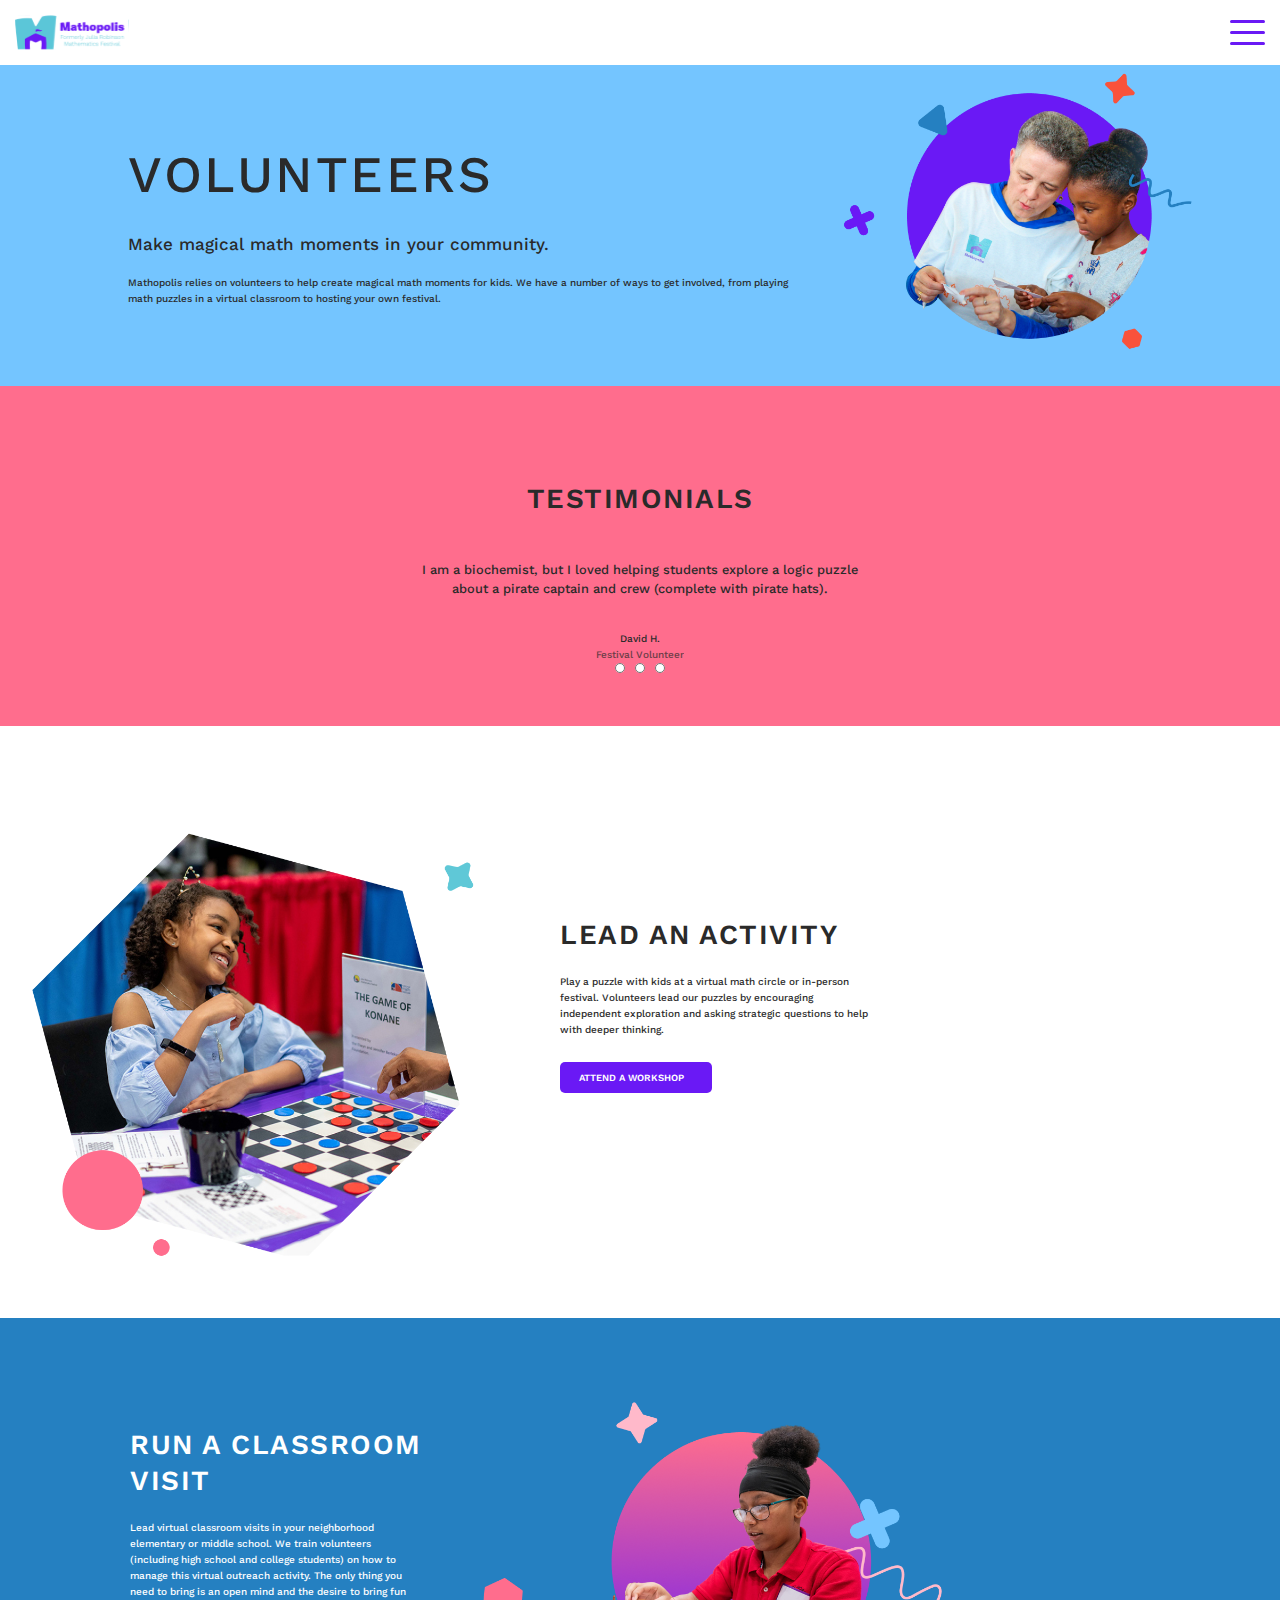
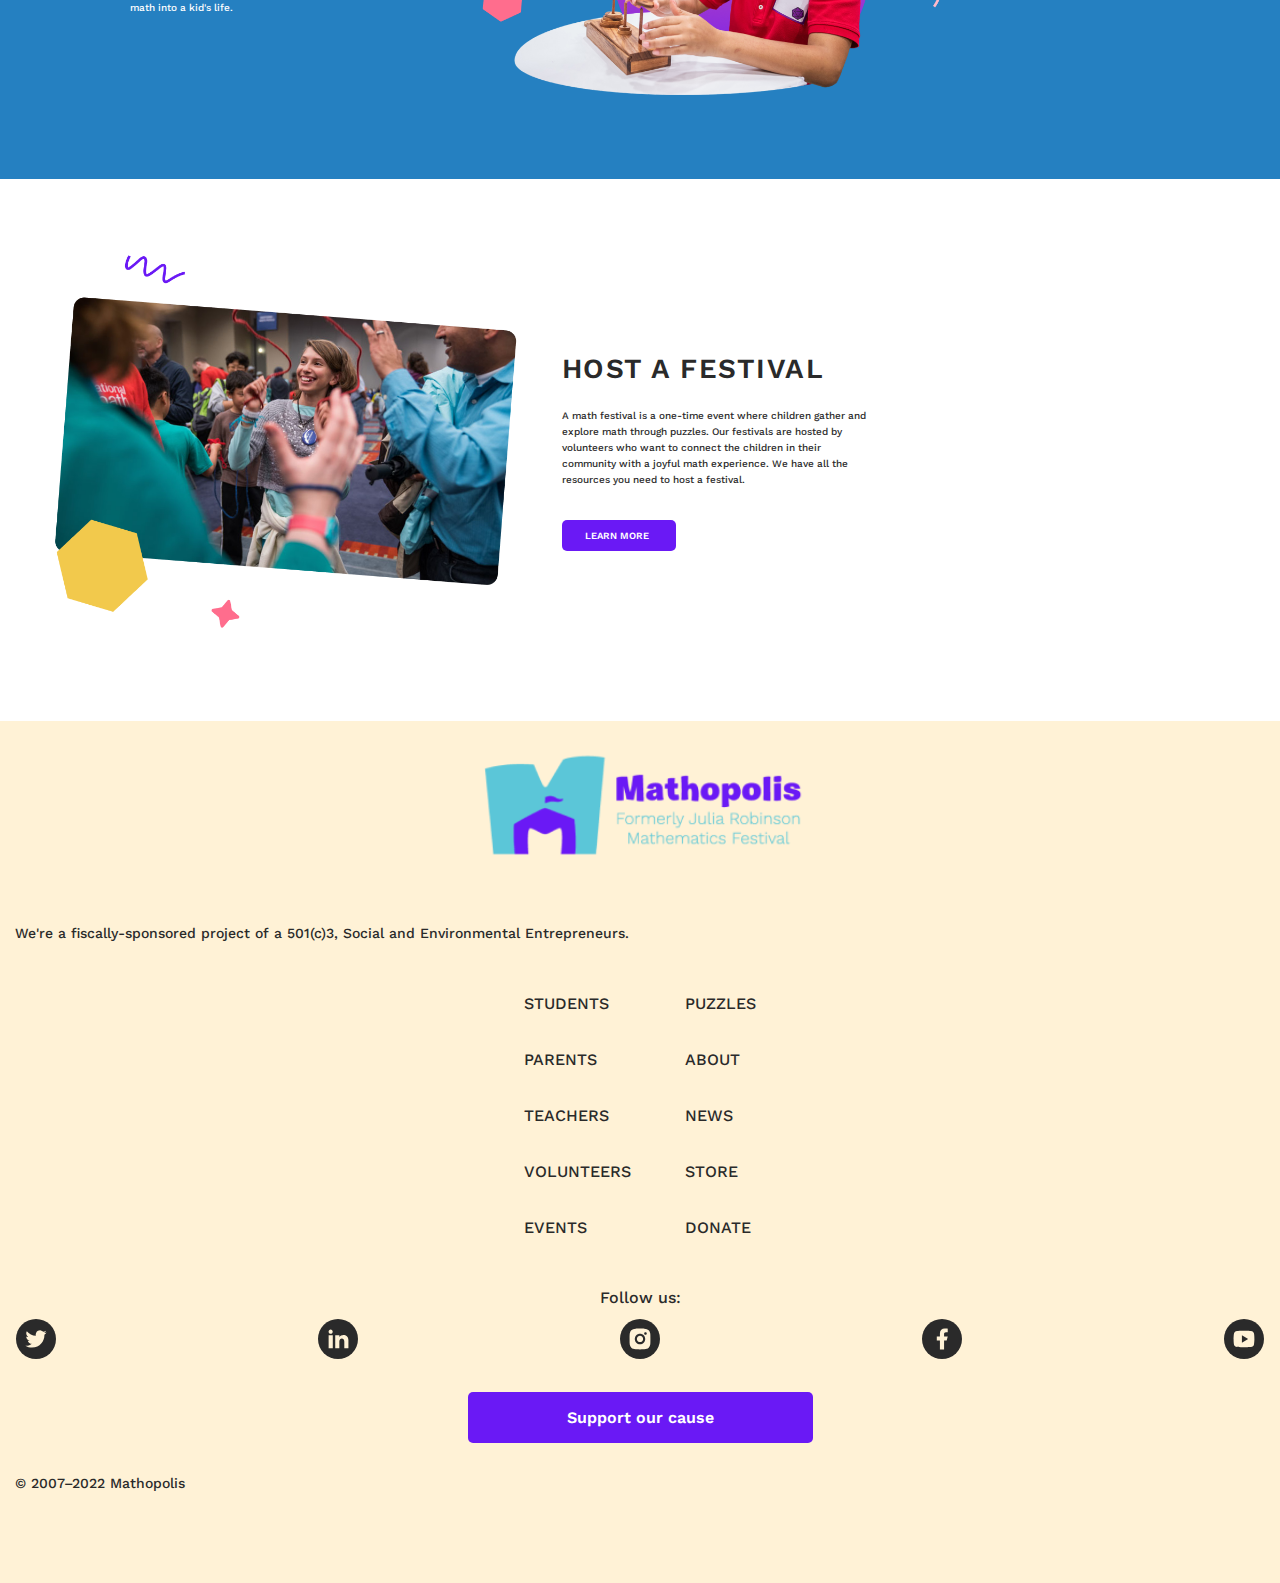
==== commit b9f0fafa: "lr3" ====
--- a/index.html
+++ b/index.html
@@ -14,19 +14,21 @@
 <body>
     
     <header>
-        <a href="#"><img src="/" alt="Main"></a>
-          
-     <nav>
-        <ul>
-        <li><a href="#">Puzzles</a></li>
-        <li><a href="#">Get involved</a></li>
-        <li><a href="#">Events</a></li>
-        <li><a href="#">About</a></li>
-        <li><a href="#">Store</a></li>
-        </ul>
-     </nav>
-     
-     <button><img src="/" alt="Menu"></button>
+        <div class="head">
+            <a href="#"><img class="headerlogo" src="img/headerlogo.svg" alt="Main"></a>
+              
+         <nav class="navhead">
+            <ul>
+            <li><a href="#">Puzzles</a></li>
+            <li><a href="#">Get involved</a></li>
+            <li><a href="#">Events</a></li>
+            <li><a href="#">About</a></li>
+            <li><a href="#">Store</a></li>
+            </ul>
+         </nav>
+         
+         <button class="menubutton"><img src="img/menu.svg" alt="Menu"></button>
+        </div>
     </header>
     <main>
         <section id="sec01">
@@ -85,7 +87,7 @@
         </section> 
     </main>
     <footer>
-        <img src="/" alt="Mathopolis" width="262" height="262">
+        <div class="imgdiv"><img class="imgfooter"src="img/logofoot.png" alt="Mathopolis" width="262" height="262"></div>
         <p class="p09">We're a fiscally-sponsored project of a 501(c)3, Social and Environmental Entrepreneurs.</p>
         <nav class="nav1">
             <ul class="ul1">
@@ -103,13 +105,13 @@
             <li class="li2"><a class="a02" href="#">Donate</a></li>
             </ul>
         </nav>
-        <p id="p04">Follow us:</p>
+        <p id="p04">Follow us:</p>  
         <ul class="ul2">
-            <li><a href="/">Twitter</a></li>
-            <li><a href="/">LinkedIn</a></li>
-            <li><a href="/">Instagram</a></li>
-            <li><a href="/">Facebook</a></li>
-            <li><a href="/">Youtube</a></li>
+            <li><a href="/"><img src="img/twitterlink.svg" alt="twitter"></a></li>
+            <li><a href="/"><img src="img/linkedinlink.svg" alt="linkedin"></a></li>
+            <li><a href="/"><img src="img/instalink.svg" alt="Instagram"></a></li>
+            <li><a href="/"><img src="img/facebooklink.svg" alt="Facebook"></a></li>
+            <li><a href="/"><img src="img/ytlink.svg" alt="Youtube"></a></li>
         </ul>
         <button class="a">Support our cause</button>
         <p class="p10">© 2007–2022 Mathopolis</p>
--- a/css/style.css
+++ b/css/style.css
@@ -28,6 +28,31 @@
   font-weight: 500;
 }
 
+.headerlogo {
+  width: 11.35rem;
+  height: 3.5rem;
+}
+
+.head {
+  display: flex;
+  justify-content: space-between;
+  height: 6.5rem;
+  padding: 1.5rem;
+}
+
+.navhead {
+  display: none;
+}
+
+.menubutton {
+  border: 0;
+  background-color: white;
+  padding: 0;
+  width: 3.5rem;
+  height: 2.5rem;
+  margin-top: 0.5rem;
+}
+
 .volunteers
 {
   margin: 7.4rem 0 4.3rem 0;
@@ -253,7 +278,7 @@
   font-weight: 500;
   line-height: 2.1rem;
 
-  margin: 0 18.8rem 8.9rem 1.5rem;
+  margin: 3rem 18.8rem 8.9rem 1.5rem;
 }
 
 
@@ -321,6 +346,12 @@
 ul, li {
   margin: 0;
   padding: 0;
+}
+
+.ul2 {
+  display: flex;
+  justify-content: space-between;
+  margin: 0 1.6rem 3rem 1.6rem;
 }
 
 .nav1 {
@@ -408,7 +439,10 @@
   flex-direction: column;
 }
 
-
+.imgfooter {
+  width: 34.5rem;
+  height: 17.2rem;
+}
 
 @media (min-width:768px){
   .h1{
@@ -581,6 +615,55 @@
     min-height: 26.49rem;
     margin-top: 5.84rem;
   }
+
+  .festpc {
+    display: flex;
+    flex-direction: row;
+    width: 65.68rem;
+    justify-content: space-between;
+  }
+
+  .fest {
+    width: 23.56rem;
+    justify-content: start;
+    margin: 0;
+    margin-top: 12.88rem;
+    margin-bottom: 12.8rem;
+  }
+
+  .h24 {
+    text-align: left;
+    font-size: 3.08rem;
+    font-weight: 600;
+    line-height: 2.704rem;
+  }
+  
+  .p08 {
+    padding: 0;
+    font-size: 0.8rem;
+    font-weight: 500;
+    line-height: 1.2rem;
+    text-align: left;
+    margin: 1.6rem 0 2.4rem 0;
+  }
+
+  .b2 {
+    text-align: left;
+    margin: 0;
+    width: 8.6rem;
+    height: 2.36rem;
+    padding: 0.76rem 1.76rem;
+
+    font-size: 0.72rem;
+    font-weight: 600;
+    line-height: 0.84rem;
+  }
+
+  .imgFest {
+    width: 35.352rem;
+    height: 28.67rem;
+    margin-top: 5.44rem;
+  }
 }
 
 @media (min-width:1024px){
@@ -756,6 +839,55 @@
     min-height: 35.32rem;
     margin-top: 7.787rem;
   }
+
+  .festpc {
+    display: flex;
+    flex-direction: row;
+    width: 87.57rem;
+    justify-content: space-between;
+  }
+
+  .fest {
+    width: 31.4rem;
+    justify-content: start;
+    margin: 0;
+    margin-top: 17.17rem;
+    margin-bottom: 17rem;
+  }
+
+  .h24 {
+    text-align: left;
+    font-size: 2.77rem;
+    font-weight: 600;
+    line-height: 3.6rem;
+  }
+  
+  .p08 {
+    padding: 0;
+    font-size: 1rem;
+    font-weight: 500;
+    line-height: 1.6rem;
+    text-align: left;
+    margin: 2.1rem 0 3.2rem 0;
+  }
+
+  .b2 {
+    text-align: left;
+    margin: 0;
+    width: 11.47rem;
+    height: 3.147rem;
+    padding: 1rem 2.347rem;
+
+    font-size: 0.96rem;
+    font-weight: 600;
+    line-height: 1.12rem;
+  }
+
+  .imgFest {
+    width: 47.136rem;
+    height: 38.2rem;
+    margin-top: 7.25rem;
+  }
 }
 
 @media (min-width:1440px){
@@ -931,6 +1063,55 @@
     min-height: 49.66rem;
     margin-top: 10.95rem;
   }
+
+  .festpc {
+    display: flex;
+    flex-direction: row;
+    width: 123.15rem;
+    justify-content: space-between;
+  }
+
+  .fest {
+    width: 44.175rem;
+    justify-content: start;
+    margin: 0;
+    margin-top: 24.15rem;
+    margin-bottom: 24rem;
+  }
+
+  .h24 {
+    text-align: left;
+    font-size: 3.9rem;
+    font-weight: 600;
+    line-height: 5.07rem;
+  }
+  
+  .p08 {
+    padding: 0;
+    font-size: 1.5rem;
+    font-weight: 500;
+    line-height: 2.25rem;
+    text-align: left;
+    margin: 3rem 0 4.5rem 0;
+  }
+
+  .b2 {
+    text-align: left;
+    margin: 0;
+    width: 16.125rem;
+    height: 4.425rem;
+    padding: 1.425rem 3.3rem;
+
+    font-size: 1.35rem;
+    font-weight: 600;
+    line-height: 1.575rem;
+  }
+
+  .imgFest {
+    width: 66.285rem;
+    height: 53.75rem;
+    margin-top: 10.2rem;
+  }
 }
 
 @media (min-width:1920px){
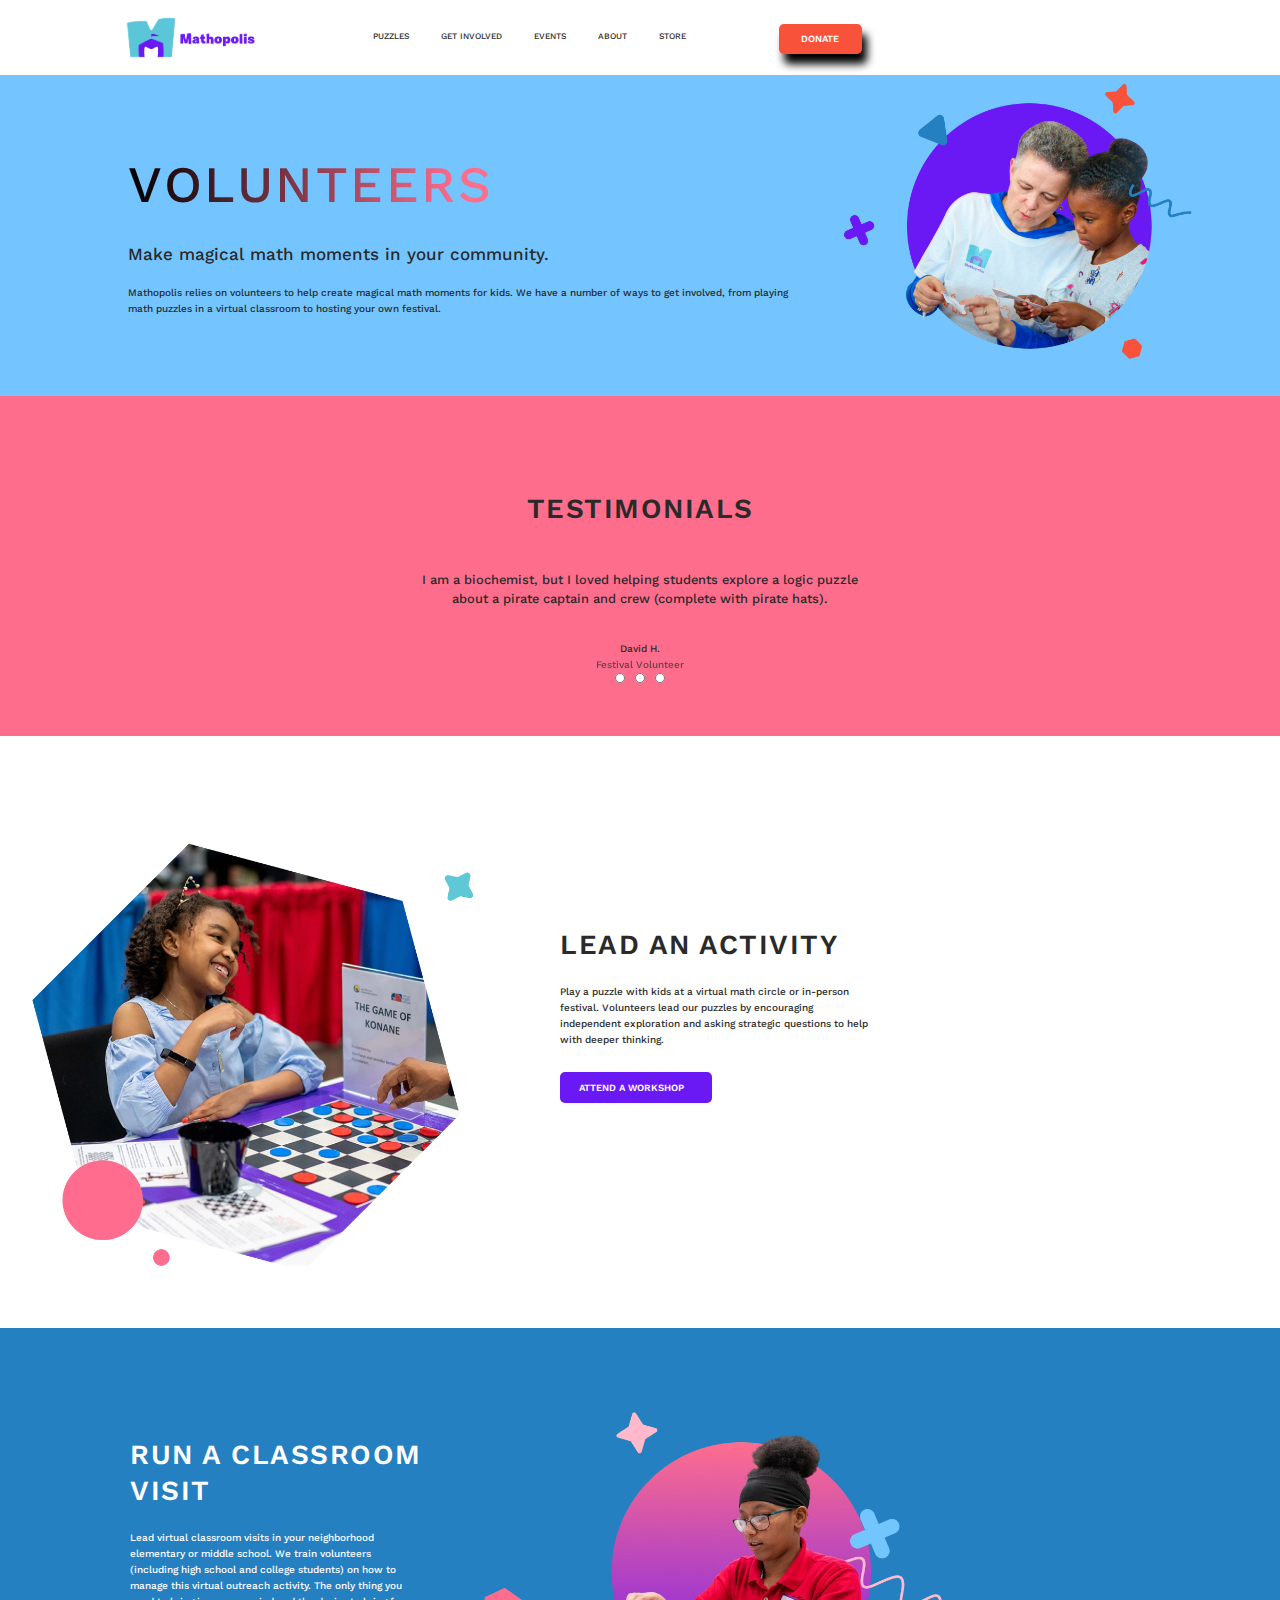
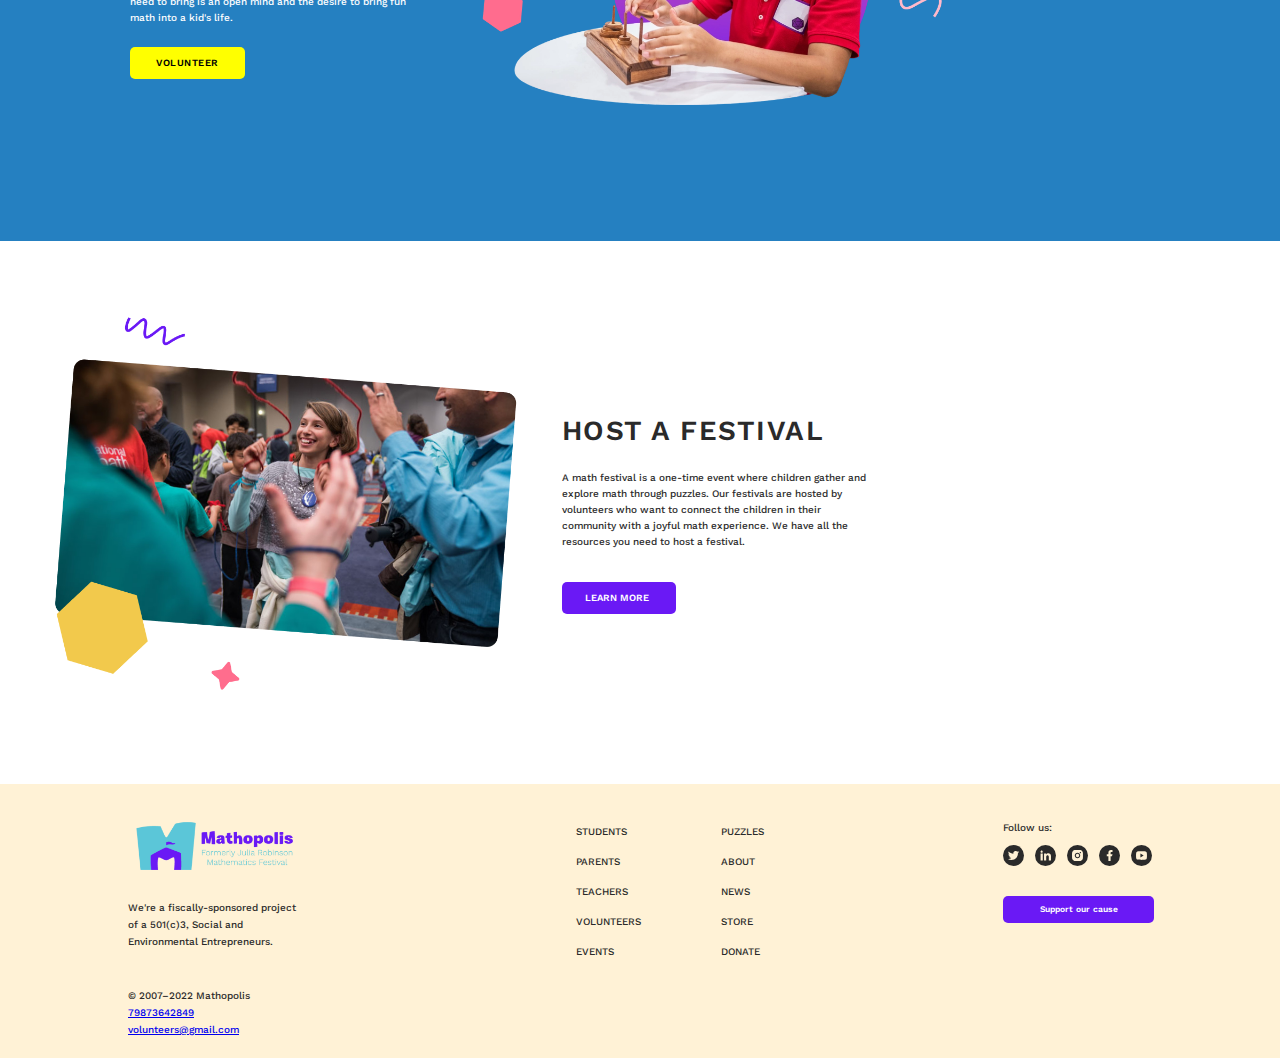
==== commit 16b5de4f: "end" ====
--- a/index.html
+++ b/index.html
@@ -12,21 +12,20 @@
     <link href="https://fonts.googleapis.com/css2?family=Work+Sans:wght@400;500;600&display=swap" rel="stylesheet">
 </head>
 <body>
-    
     <header>
         <div class="head">
-            <a href="#"><img class="headerlogo" src="img/headerlogo.svg" alt="Main"></a>
-              
+            <a href="form.html"><img class="headerlogo" src="img/headerlogo.svg" alt="Main"></a>
+            <a href="form.html"><img class="headerlogopc" src="img/headerlogopc.svg" alt="Main"></a>
          <nav class="navhead">
-            <ul>
-            <li><a href="#">Puzzles</a></li>
-            <li><a href="#">Get involved</a></li>
-            <li><a href="#">Events</a></li>
-            <li><a href="#">About</a></li>
-            <li><a href="#">Store</a></li>
+            <ul class="ulhead">
+            <li class="lihead"><a class="ahead" href="#">Puzzles</a></li>
+            <li class="lihead"><a class="ahead" href="#">Get involved</a></li>
+            <li class="lihead"><a class="ahead" href="#">Events</a></li>
+            <li class="lihead"><a class="ahead" href="#">About</a></li>
+            <li class="lihead"><a class="ahead" href="#">Store</a></li>
             </ul>
          </nav>
-         
+         <button class="donatebutton">DONATE</button>
          <button class="menubutton"><img src="img/menu.svg" alt="Menu"></button>
         </div>
     </header>
@@ -58,7 +57,7 @@
         </section> 
         <section id="sec03">
             <div class="leadpc">
-                <div class="imgdiv"><img class="img2" src="img/lead.png" alt="activity" width="262" height="262"></div>
+                <div class="imgdiv"><img class="img2" src="img/lead.webp" alt="activity" width="262" height="262"></div>
                 <div class="lead">
                     <h2 class="h22">LEAD AN ACTIVITY</h2>
                     <p class="p06">Play a puzzle with kids at a virtual math circle or in-person festival. Volunteers lead our puzzles by encouraging independent exploration and asking strategic questions to help with deeper thinking.</p>
@@ -71,8 +70,9 @@
                 <div class="classroom">
                     <h2 class="h23">RUN A CLASSROOM VISIT</h2>
                     <p class="p07">Lead virtual classroom visits in your neighborhood elementary or middle school. We train volunteers (including high school and college students) on how to manage this virtual outreach activity. The only thing you need to bring is an open mind and the desire to bring fun math into a kid's life.</p>
+                    <button class="volunteerbut">VOLUNTEER</button>
                 </div>
-                <div class="imgdiv"><img class="imgClass" src="img/class.png" alt="classroom" width="262" height="262"></div>
+                <div class="imgdiv"><img class="imgClass" src="img/class.webp" alt="classroom" width="262" height="262"></div>
             </div>
         </section> 
         <section id="sec05">
@@ -87,8 +87,13 @@
         </section> 
     </main>
     <footer>
-        <div class="imgdiv"><img class="imgfooter"src="img/logofoot.png" alt="Mathopolis" width="262" height="262"></div>
-        <p class="p09">We're a fiscally-sponsored project of a 501(c)3, Social and Environmental Entrepreneurs.</p>
+        <div class="foot">
+            <div class="imgdiv"><img class="imgfooter"src="img/logofoot.png" alt="Mathopolis" width="262" height="262"></div>
+            <p class="p09">We're a fiscally-sponsored project of a 501(c)3, Social and Environmental Entrepreneurs.</p>
+            <p class="p101">© 2007–2022 Mathopolis</p>
+            <a class="p101" href="tel:">79873642849</a>
+            <a class="p101" href="mailto:">volunteers@gmail.com</a>
+        </div>
         <nav class="nav1">
             <ul class="ul1">
             <li class="li1"><a class="a02" href="#">Students</a></li>
@@ -105,15 +110,17 @@
             <li class="li2"><a class="a02" href="#">Donate</a></li>
             </ul>
         </nav>
-        <p id="p04">Follow us:</p>  
-        <ul class="ul2">
-            <li><a href="/"><img src="img/twitterlink.svg" alt="twitter"></a></li>
-            <li><a href="/"><img src="img/linkedinlink.svg" alt="linkedin"></a></li>
-            <li><a href="/"><img src="img/instalink.svg" alt="Instagram"></a></li>
-            <li><a href="/"><img src="img/facebooklink.svg" alt="Facebook"></a></li>
-            <li><a href="/"><img src="img/ytlink.svg" alt="Youtube"></a></li>
-        </ul>
-        <button class="a">Support our cause</button>
+        <div class="links">
+            <p id="p04">Follow us:</p>  
+            <ul class="ul2">
+                <li><a href="/"><img class="imglinks" src="img/twitterlink.svg" alt="twitter"></a></li>
+                <li><a href="/"><img class="imglinks" src="img/linkedinlink.svg" alt="linkedin"></a></li>
+                <li><a href="/"><img class="imglinks" src="img/instalink.svg" alt="Instagram"></a></li>
+                <li><a href="/"><img class="imglinks" src="img/facebooklink.svg" alt="Facebook"></a></li>
+                <li><a href="/"><img class="imglinks" src="img/ytlink.svg" alt="Youtube"></a></li>
+            </ul>
+            <button class="a">Support our cause</button>
+        </div>
         <p class="p10">© 2007–2022 Mathopolis</p>
     </footer>
 </body>
--- a/css/style.css
+++ b/css/style.css
@@ -23,6 +23,79 @@
   margin: 0;
 }
 
+.wrapper {
+  max-width: 1170px;
+  margin-left: auto;
+  margin-right: auto;
+  padding-left: 16px;
+  padding-right: 16px;
+}
+
+.secform {
+  background-color: var(--color-bg1);
+  display: block;
+}
+
+.form1{
+    display: flex;
+    flex-direction: column;
+    font-size: 1.8rem;
+    line-height: 167%;
+    padding: 3.5rem;
+    align-items: stretch;
+    max-width: 62rem;
+    margin: 0 auto;
+    text-align: left;
+}
+
+label {
+  display: flex;
+  align-items: stretch;
+  flex-direction: column;
+}
+
+.form1 input[type=text], input[type=date], input[type=password], input[type=email], input[type=tel]{
+  background-color: rgb(166, 216, 252);
+  display: block; 
+  min-width: 25rem;
+  min-height: 6rem;
+  border: 0;
+  border-radius: 1rem;
+  padding-left: 1.81em;
+  margin-bottom: 1.5rem;
+  max-width: 62rem;
+}
+
+.gender{
+  display: flex;
+  justify-content: flex-start;
+  margin: 2rem 0;
+}
+
+.formbutton {
+  display: block;
+  font-size: 1.6rem;
+  font-weight: 600;
+  line-height: 1.9rem;
+  background-color: var(--color-button);
+  color: var(--color-text1);
+  text-align: center;
+  border-radius: 5px;
+  border: 0;
+  text-decoration: none;
+
+  padding: 16px 60px 16px 60px;
+  margin-bottom:2rem;
+}
+
+.man {
+  margin-right: 5rem;
+}
+
+::placeholder {
+  color: gray;
+}
+
 header {
   font-size: 1.6rem;
   font-weight: 500;
@@ -31,6 +104,10 @@
 .headerlogo {
   width: 11.35rem;
   height: 3.5rem;
+}
+
+.headerlogopc {
+  display: none;
 }
 
 .head {
@@ -38,6 +115,12 @@
   justify-content: space-between;
   height: 6.5rem;
   padding: 1.5rem;
+}
+
+.ahead {
+  text-decoration: 0;
+  text-transform: uppercase;
+  color: var(--color-text2);
 }
 
 .navhead {
@@ -51,6 +134,23 @@
   width: 3.5rem;
   height: 2.5rem;
   margin-top: 0.5rem;
+}
+
+.donatebutton {
+  display: none;
+  background-color: #F9523B;
+  color: white;
+
+  font-weight: 600;
+  font-size: 1.8rem;
+  line-height: 2.1rem;
+
+  border: 0;
+  border-radius: 5px;
+  margin: 4rem 0rem 4rem 11.4rem;
+  padding: 1.5rem 4.2rem;
+
+  box-shadow: 5px 10px 8px black;
 }
 
 .volunteers
@@ -105,6 +205,10 @@
   flex-direction: column-reverse;
 }
 
+.volunteerbut {
+  display: none;
+}
+
 .fest{
   display: flex;
   flex-direction: column;
@@ -135,6 +239,10 @@
   margin-top: 7.5rem;
   width: 37.5rem;
   height: 30.412rem;
+}
+
+.p101 {
+  display: none;
 }
 
 .h1 {
@@ -144,6 +252,10 @@
   line-height: 4.1rem;
   text-align: center;
   margin:0;
+
+  background-image: linear-gradient(to right, black, var(--color-bg3) 50%);
+  -webkit-background-clip: text;
+  -webkit-text-fill-color: transparent;
 }
 
 h2{
@@ -324,7 +436,7 @@
 
   padding: 1.5rem 6.7rem;
   margin: 0 auto;
-  width: 34.5rem;
+  max-width: 50rem;
 }
 
 .b2 {
@@ -372,6 +484,7 @@
 }
 
 .a{
+  display: block;
   font-size: 1.6rem;
   font-weight: 600;
   line-height: 1.9rem;
@@ -384,7 +497,7 @@
 
   padding: 16px 60px 16px 60px;
   margin: 0 auto;
-  min-width: 34.5rem;
+  width: 34.5rem;
 }
 
 .a02{
@@ -432,6 +545,23 @@
   background-color: var(--color-text1);
 }
 
+button {
+  transition: 0.5s;
+}
+
+button:hover {
+  transform: scale(1.1);
+}
+
+button:active{
+  transform: scale(0.9);
+}
+
+::selection{
+  background-color: rgba(137, 43, 226, 0.445);
+  color: aliceblue;
+}
+
 footer{
   background-color: var(--color-bg5);
   display: flex;
@@ -464,7 +594,7 @@
     min-width: 263.9px;
     min-height: 214.97px;
 
-    margin-right: 5.42rem;
+    /*margin-right: 5.42rem;*/
     margin-bottom: 1.8rem;
   }
 
@@ -592,6 +722,23 @@
     margin: 8.2rem 0 12.2rem 0;
   }
 
+  .volunteerbut {
+    display: block;
+
+    background-color: yellow;
+    border: 0;
+    border-radius: 5px;
+
+    font-weight: 600;
+    font-size: 0.72rem;
+    line-height: 0.84rem;
+    letter-spacing: 0.05em;;
+
+    margin-top: 1.6rem;
+    width: 8.6rem;
+    padding: 0.76rem 1.98rem;
+  }
+
   .h23 {
     text-align: left;
     font-size: 2.08rem;
@@ -664,9 +811,169 @@
     height: 28.67rem;
     margin-top: 5.44rem;
   }
+
+  footer {
+    flex-direction: row;
+    padding-top: 1.6rem;
+    padding-bottom: 1.52rem;
+    padding-left: 9.6rem;
+    padding-right: 9.6rem;
+    justify-content: space-between;
+  }
+
+  .foot {
+    justify-content: start;
+    align-items: left;
+    width: 12.84rem;
+  }
+  .imgdiv {
+    justify-content: start;
+  }
+
+  .imgfooter {
+    width: 12.84rem;
+    height: 6.4rem;
+  }
+
+  .p10{
+    display: none;
+  }
+
+  .p101 {
+    display: block;
+    font-size: 0.8rem;
+    font-weight: 500;
+    line-height: 170%;
+  }
+
+  .p09 {
+    font-size: 0.8rem;
+    line-height: 170%;
+    padding: 0;
+    margin-bottom: 2.76rem;
+    margin-top: 0.8rem;
+  }
+
+  .nav1 {
+    padding-top: 1.56rem;
+    display: flex;
+    flex-direction: row;
+    width: 9.28rem;
+    margin: 0 10.48rem 0 8.52rem;
+    justify-content: start;
+  }
+  
+  .nav1 li {
+    margin-bottom: 1.2rem;
+    text-transform: uppercase;
+  }
+
+  .a02 {
+    font-size: 0.8rem;
+    line-height: 1.04rem;
+  }
+
+  .links {
+    padding-top: 1.2rem;
+    width: 11.2rem;
+  }
+
+  .ul2 {
+    margin: 0;
+    margin-bottom: 2rem;
+  }
+
+  .ul12 {
+    padding-left: 6rem;
+  }
+
+  .a {
+    font-size: 0.64rem;
+    font-weight: 600;
+    line-height: 0.76rem;
+    text-align: center;
+    border-radius: 5px;
+    border: 0;
+    text-decoration: none;
+
+    padding: 0.64rem 2rem;
+    margin: 0 auto;
+    width: 11.36rem;
+  }
+
+  #p04 {
+    margin: 0;
+    text-align: left;
+    margin-bottom: 0.88rem;
+    font-size: 0.88rem;
+    line-height: 130%;
+  }
+
+  .imglinks {
+    width: 1.6rem;
+    height: 1.6rem;
+  }
 }
 
 @media (min-width:1024px){
+  .donatebutton {
+    display: block;
+    background-color: #F9523B;
+    color: white;
+  
+    font-weight: 600;
+    font-size: 0.96rem;
+    line-height: 1.12rem;
+  
+    border: 0;
+    border-radius: 5px;
+    margin: 2.1rem auto 2.1rem 6.08rem;
+    padding: 0.8rem 2.24rem;
+  }
+  header {
+    font-size: 0.85rem;
+    font-weight: 500;
+  }
+  
+  .headerlogopc {
+    display: block;
+    width: 13.86rem;
+    height: 6.93rem;
+  }
+
+  .headerlogo{
+    display: none;
+  }
+
+  .head {
+    display: flex;
+    justify-content: start;
+    height: 7.5rem;
+    padding: 0.27rem 12.8rem 0 12rem;
+  }
+
+  .navhead{
+    display: flex;
+  }
+
+  .ulhead {
+    display: flex;
+    flex-direction: row;
+    justify-content: space-around;
+    margin-left: 11.47rem;
+    padding-top: 2.98rem;
+  }
+
+  .lihead {
+    padding-right: 3.2rem;
+  }
+  
+  .menubutton {
+    display: none;
+  }
+
+  
+  
   .h1{
     font-size: 5.12rem;
     font-weight: 500;
@@ -816,6 +1123,23 @@
     margin: 10.93rem 0 16.27rem 0;
   }
 
+  .volunteerbut {
+    display: block;
+
+    background-color: yellow;
+    border: 0;
+    border-radius: 5px;
+
+    font-weight: 600;
+    font-size: 0.96rem;
+    line-height: 1.12rem;
+    letter-spacing: 0.05em;;
+
+    margin-top: 2.1rem;
+    width: 11.47rem;
+    padding: 1rem 2.64rem;
+  }
+
   .h23 {
     text-align: left;
     font-size: 2.77rem;
@@ -888,9 +1212,166 @@
     height: 38.2rem;
     margin-top: 7.25rem;
   }
+
+  footer {
+    flex-direction: row;
+    padding-top: 2.1rem;
+    padding-bottom: 2rem;
+    padding-left: 12.8rem;
+    padding-right: 12.8rem;
+    justify-content: space-between;
+  }
+
+  .foot {
+    justify-content: start;
+    align-items: left;
+    width: 17.12rem;
+  }
+  .imgdiv {
+    justify-content: start;
+  }
+
+  .imgfooter {
+    width: 17.12rem;
+    height: 8.48rem;
+  }
+
+  .p10{
+    display: none;
+  }
+
+  .p101 {
+    display: block;
+    font-size: 1rem;
+    font-weight: 500;
+    line-height: 170%;
+  }
+
+  .p09 {
+    font-size: 1rem;
+    line-height: 170%;
+    padding: 0;
+    margin-bottom: 3.68rem;
+    margin-top: 1rem;
+  }
+
+  .nav1 {
+    padding-top: 2.08rem;
+    display: flex;
+    flex-direction: row;
+    width: 12.37rem;
+    margin: 0 13.97rem 0 11.36rem;
+    justify-content: start;
+  }
+  
+  .nav1 li {
+    margin-bottom: 1.6rem;
+    text-transform: uppercase;
+  }
+
+  .a02 {
+    font-size: 1rem;
+    line-height: 1.39rem;
+  }
+
+  .links {
+    padding-top: 1.6rem;
+    width: 14.9rem;
+  }
+
+  .ul2 {
+    margin: 0;
+    margin-bottom: 2.67rem;
+  }
+
+  .ul12 {
+    padding-left: 8rem;
+  }
+
+  .a {
+    font-size: 0.85rem;
+    font-weight: 600;
+    line-height: 1rem;
+    text-align: center;
+    border-radius: 5px;
+    border: 0;
+    text-decoration: none;
+
+    padding: 0.85rem 2.67rem;
+    margin: 0 auto;
+    width: 15.147rem;
+  }
+
+  #p04 {
+    margin: 0;
+    text-align: left;
+    margin-bottom: 1.167rem;
+    font-size: 1rem;
+    line-height: 130%;
+  }
+
+  .imglinks {
+    width: 2.12rem;
+    height: 2.12rem;
+  }
 }
 
 @media (min-width:1440px){
+  .donatebutton {
+    display: block;
+
+    font-weight: 600;
+    font-size: 1.35rem;
+    line-height: 1.575rem;
+
+    border: 0;
+    border-radius: 5px;
+    margin: 3rem auto 3rem 8.55rem;
+    padding: 1.125rem 3.15rem;
+  }
+
+  header {
+    font-size: 1.2rem;
+    font-weight: 500;
+  }
+  
+  .headerlogopc {
+    display: block;
+    width: 19.5rem;
+    height: 9.75rem;
+  }
+
+  .headerlogo {
+    display: none;
+  }
+
+  .head {
+    display: flex;
+    justify-content: space-between;
+    height: 10.125rem;
+    padding: 0.375rem 18rem 0 16.875rem;
+  }
+
+  .navhead {
+    display: flex;
+  }
+
+  .ulhead {
+    display: flex;
+    flex-direction: row;
+    justify-content: space-around;
+    margin-left: 16.125rem;
+    padding-top: 4.2rem;
+  }
+
+  .lihead {
+    padding-right: 4.5rem;
+  }
+  
+  .menubutton {
+    display: none;
+  }
+
   .h1{
     font-size: 7.2rem;
     font-weight: 500;
@@ -1040,6 +1521,23 @@
     margin: 15.375rem 0 22.875rem 0;
   }
 
+  .volunteerbut {
+    display: block;
+
+    background-color: yellow;
+    border: 0;
+    border-radius: 5px;
+
+    font-weight: 600;
+    font-size: 1.35rem;
+    line-height: 1.575rem;
+    letter-spacing: 0.05em;;
+
+    margin-top: 3rem;
+    width: 16.125rem;
+    padding: 1.425rem 3.7rem;
+  }
+
   .h23 {
     text-align: left;
     font-size: 3.9rem;
@@ -1112,9 +1610,167 @@
     height: 53.75rem;
     margin-top: 10.2rem;
   }
+
+  footer {
+    flex-direction: row;
+    padding-top: 3rem;
+    padding-bottom: 2.85rem;
+    padding-left: 18rem;
+    padding-right: 18rem;
+    justify-content: space-between;
+  }
+
+  .foot {
+    justify-content: start;
+    align-items: left;
+    width: 24rem;
+  }
+  .imgdiv {
+    justify-content: start;
+  }
+
+  .imgfooter {
+    width: 24rem;
+    height: 12rem;
+  }
+
+  .p10{
+    display: none;
+  }
+
+  .p101 {
+    display: block;
+    font-size: 1.5rem;
+    font-weight: 500;
+    line-height: 170%;
+  }
+
+  .p09 {
+    font-size: 1.5rem;
+    line-height: 170%;
+    padding: 0;
+    margin-bottom: 5.175rem;
+    margin-top: 1.5rem;
+  }
+
+  .nav1 {
+    padding-top: 2.9rem;
+    display: flex;
+    flex-direction: row;
+    width: 17.4rem;
+    margin: 0 26.2rem 0 15.975rem;
+    justify-content: start;
+  }
+  
+  .nav1 li {
+    margin-bottom: 2.25rem;
+    text-transform: uppercase;
+  }
+
+  .a02 {
+    font-size: 1.5rem;
+    line-height: 1.95rem;
+  }
+
+  .links {
+    padding-top: 2.25rem;
+    width: 21rem;
+  }
+
+  .ul2 {
+    margin: 0;
+    margin-bottom: 3.75rem;
+  }
+
+  .ul12 {
+    padding-left: 11.25rem;
+  }
+
+  .a {
+    font-size: 1.2rem;
+    font-weight: 600;
+    line-height: 1.425rem;
+    text-align: center;
+    border-radius: 5px;
+    border: 0;
+    text-decoration: none;
+
+    padding: 1.2rem 3.75rem;
+    margin: 0 auto;
+    width: 21.3rem;
+  }
+
+  #p04 {
+    margin: 0;
+    text-align: left;
+    margin-bottom: 1.65rem;
+    font-size: 1.5rem;
+    line-height: 130%;
+  }
+
+  .imglinks {
+    width: 3rem;
+    height: 3rem;
+  }
 }
 
 @media (min-width:1920px){
+  .donatebutton {
+    display: block;
+    background-color: #F9523B;
+    color: white;
+  
+    font-weight: 600;
+    font-size: 1.8rem;
+    line-height: 2.1rem;
+  
+    border: 0;
+    border-radius: 5px;
+    margin: 4rem auto 4rem 11.4rem;
+    padding: 1.5rem 4.2rem;
+  }
+  header {
+    font-size: 1.6rem;
+    font-weight: 500;
+  }
+  
+  .headerlogopc {
+    display: block;
+    width: 26rem;
+    height: 13rem;
+  }
+
+  .headerlogo {
+    display: none;
+  }
+  
+  .head {
+    display: flex;
+    justify-content: start;
+    height: 13.5rem;
+    padding: 0.5rem 24rem 0 22.5rem;
+  }
+
+  .navhead{
+    display: flex;
+  }
+
+  .ulhead {
+    display: flex;
+    flex-direction: row;
+    justify-content: space-around;
+    margin-left: 21.5rem;
+    padding-top: 5.593rem;
+  }
+
+  .lihead {
+    padding-right: 6rem;
+  }
+  
+  .menubutton {
+    display: none;
+  }
+
   .h1{
     font-size: 9.6rem;
     font-weight: 500;
@@ -1272,6 +1928,23 @@
     line-height: 6.76rem;
   }
 
+  .volunteerbut {
+    display: block;
+
+    background-color: yellow;
+    border: 0;
+    border-radius: 5px;
+
+    font-weight: 600;
+    font-size: 1.8rem;
+    line-height: 2.1rem;
+    letter-spacing: 0.05em;;
+
+    margin-top: 4rem;
+    width: 21.5rem;
+    padding: 1.9rem 4.95rem;
+  }
+
   .p07 {
     padding: 0;
     font-size: 2rem;
@@ -1336,4 +2009,101 @@
     height: 71.674rem;
     margin-top: 13.6rem;
   }
+
+  footer {
+    flex-direction: row;
+    padding-top: 4rem;
+    padding-bottom: 3.8rem;
+    padding-left: 24rem;
+    padding-right: 24rem;
+    justify-content: space-between;
+  }
+
+  .foot {
+    justify-content: start;
+    align-items: left;
+    width: 32.1rem;
+  }
+  .imgdiv {
+    justify-content: start;
+  }
+
+  .imgfooter {
+    width: 32.1rem;
+    height: 16rem;
+  }
+
+  .p10{
+    display: none;
+  }
+
+  .p101 {
+    display: block;
+    font-size: 2rem;
+    font-weight: 500;
+    line-height: 170%;
+  }
+
+  .p09 {
+    font-size: 2rem;
+    line-height: 170%;
+    padding: 0;
+    margin-bottom: 6.9rem;
+    margin-top: 2rem;
+  }
+
+  .nav1 {
+    padding-top: 3.9rem;
+    display: flex;
+    flex-direction: row;
+    width: 23.2rem;
+    margin: 0 26.2rem 0 21.3rem;
+    justify-content: start;
+  }
+  
+  .nav1 li {
+    margin-bottom: 3rem;
+    text-transform: uppercase;
+  }
+
+  .a02 {
+    font-size: 2rem;
+    line-height: 2.6rem;
+  }
+
+  .links {
+    padding-top: 3rem;
+    width: 28rem;
+  }
+
+  .ul2 {
+    margin: 0;
+    margin-bottom: 5rem;
+  }
+
+  .ul12 {
+    padding-left: 15rem;
+  }
+
+  .a {
+    font-size: 1.6rem;
+    font-weight: 600;
+    line-height: 1.9rem;
+    text-align: center;
+    border-radius: 5px;
+    border: 0;
+    text-decoration: none;
+
+    padding: 1.6rem 5rem;
+    margin: 0 auto;
+    width: 28.4rem;
+  }
+
+  #p04 {
+    margin: 0;
+    text-align: left;
+    margin-bottom: 2.2rem;
+    font-size: 2rem;
+    line-height: 130%;
+  }
 }